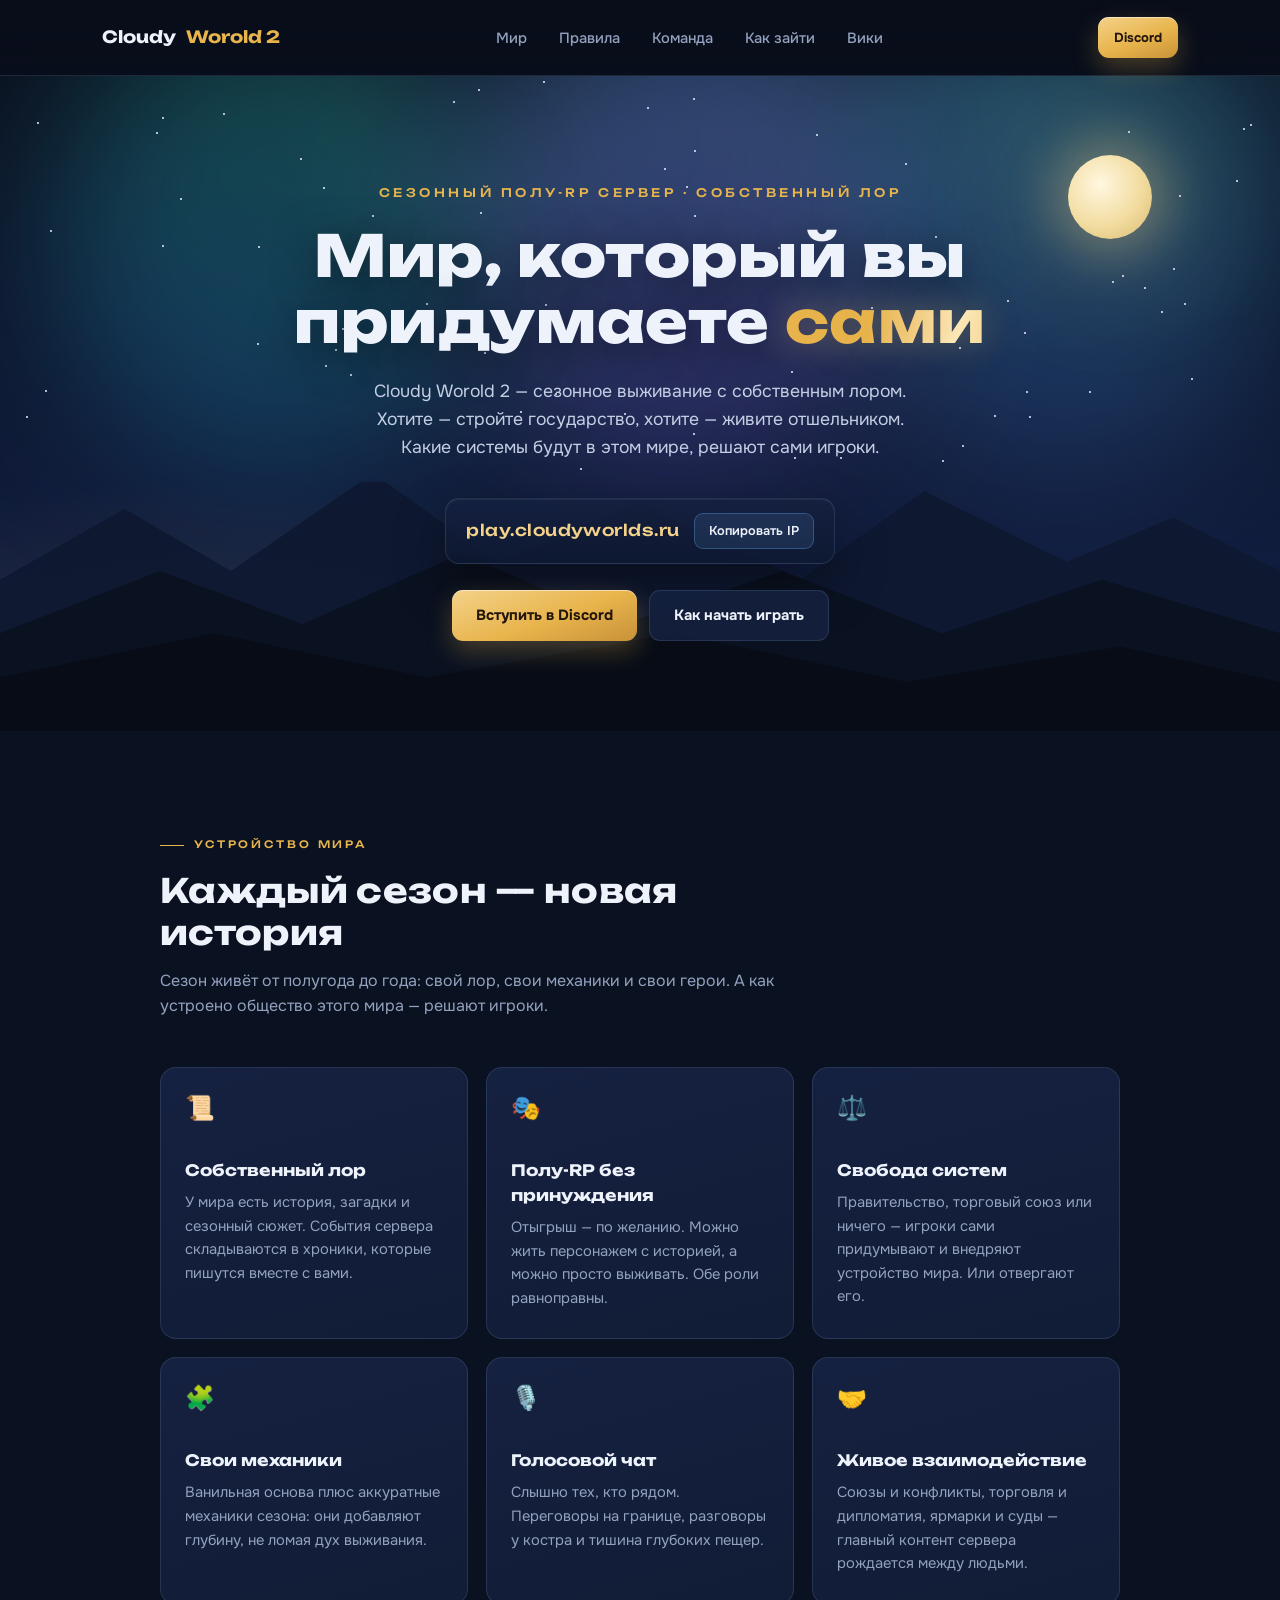
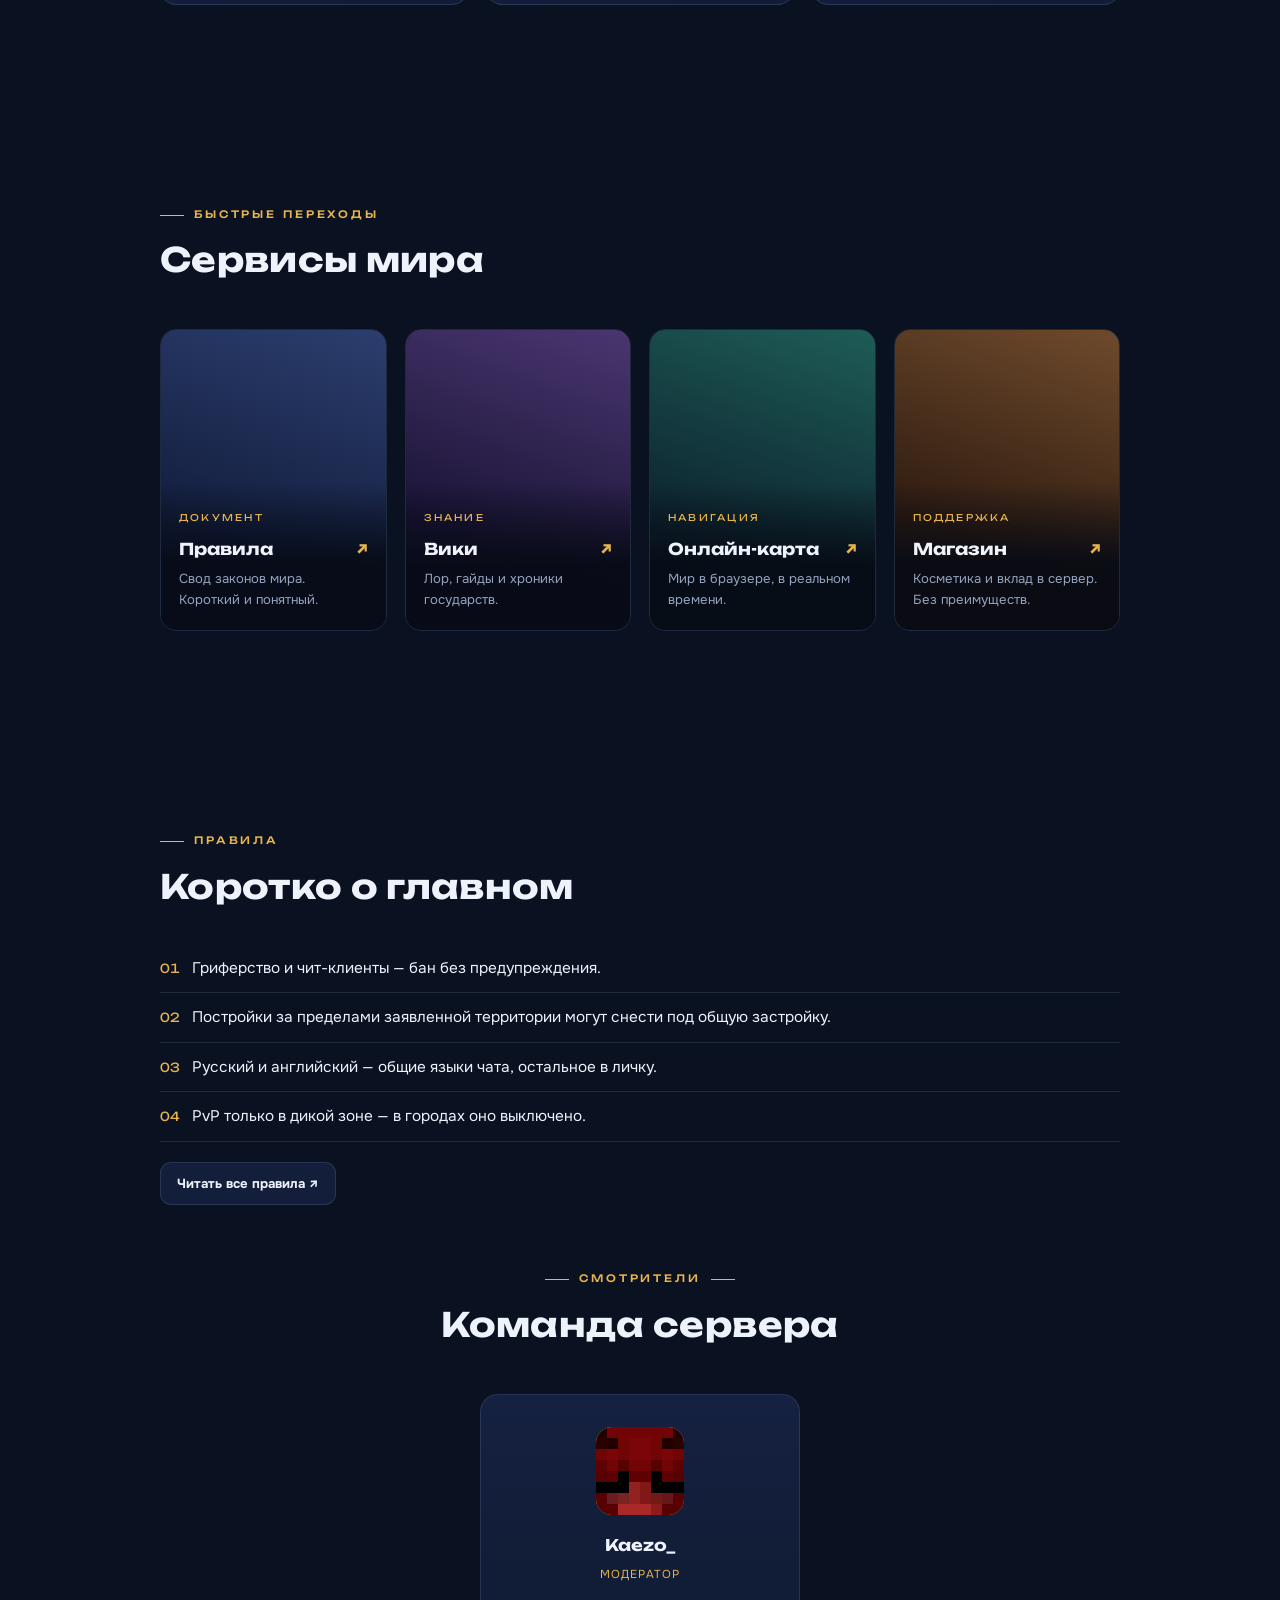
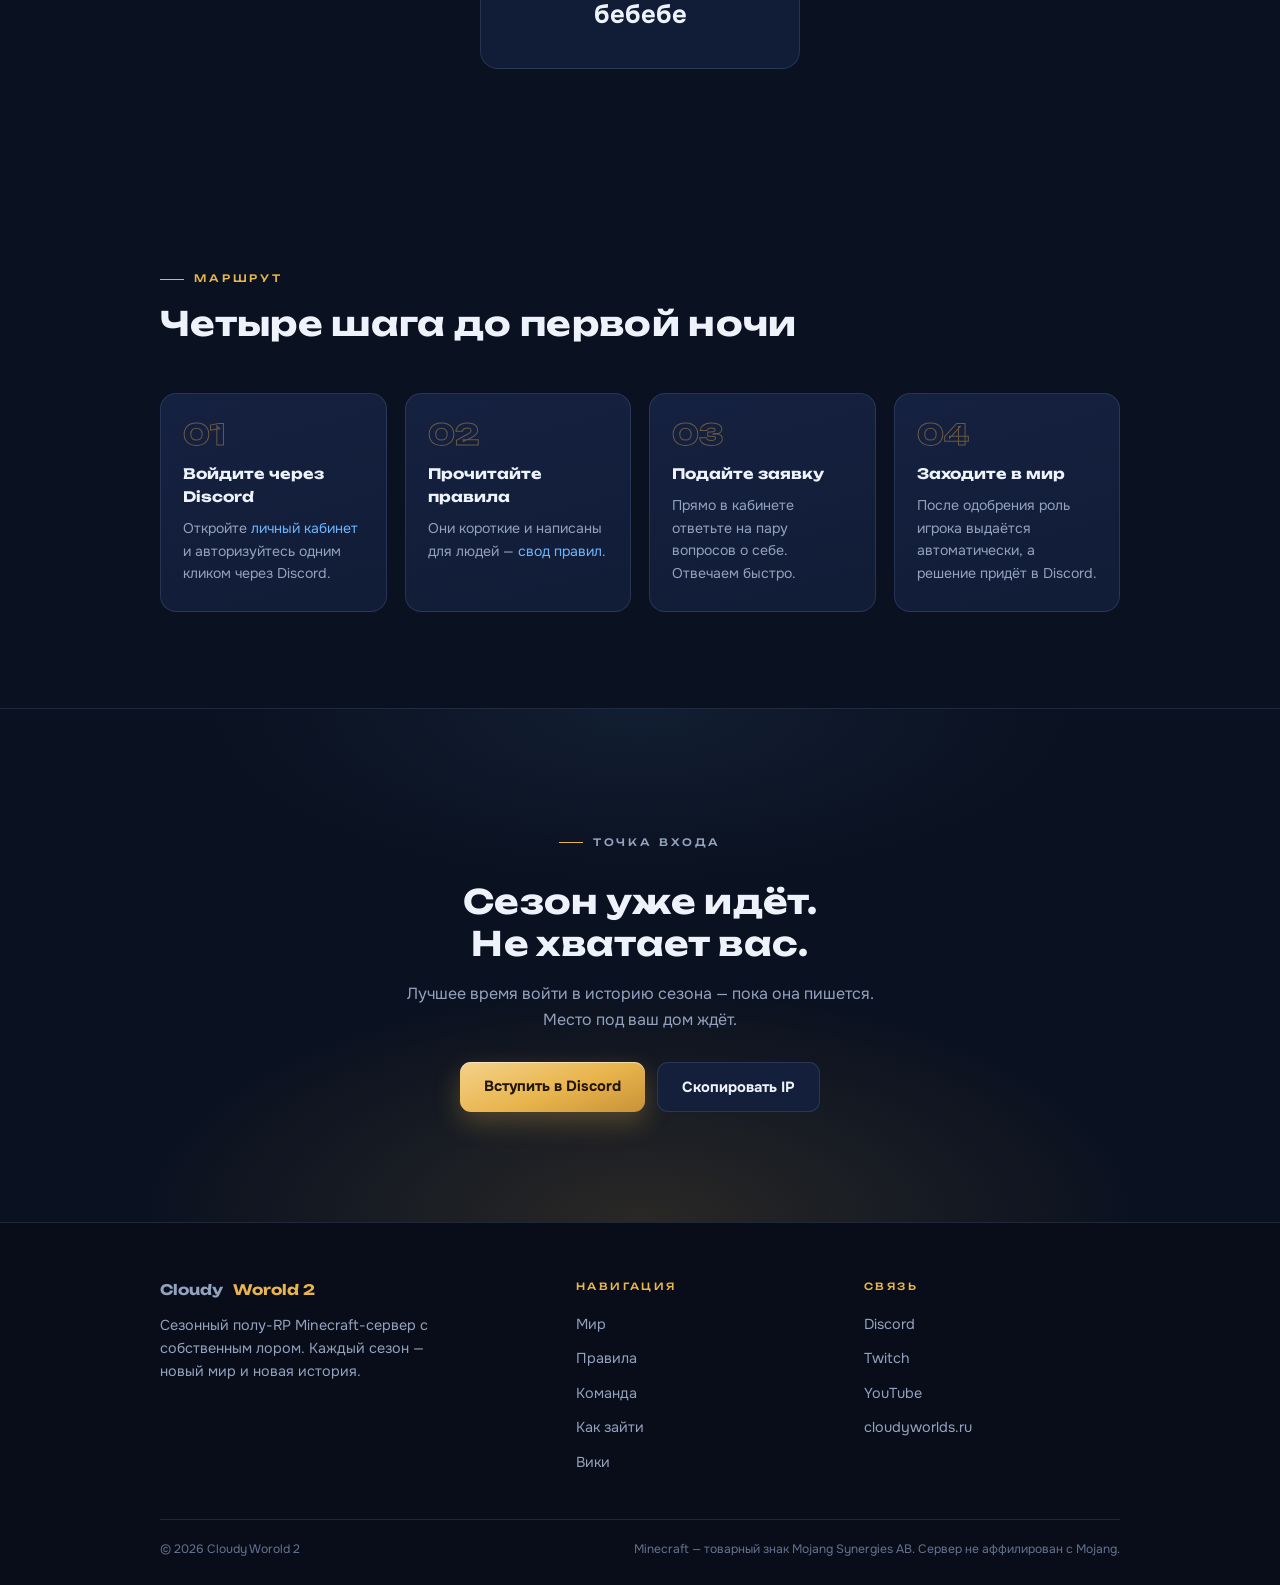
==== index.html @ 903a67d8 "Add wiki page (wiki.html): server info, FAQ, commands, plugins, mods list, brewing recipes, day-one " ====
<!doctype html>
<html lang="ru">
<head>
<meta charset="utf-8">
<meta name="viewport" content="width=device-width, initial-scale=1">
<title>Cloudy Worold 2 — сезонный полу-RP Minecraft-сервер</title>
<meta name="description" content="Cloudy Worold 2 — сезонный полу-RP Minecraft-сервер с собственным лором. Свобода игроков, голосовой чат и системы, которые сообщество придумывает само.">
<meta name="theme-color" content="#0A1120">
<link rel="icon" href="data:,">
<link rel="preconnect" href="https://fonts.googleapis.com">
<link rel="preconnect" href="https://fonts.gstatic.com" crossorigin>
<link href="https://fonts.googleapis.com/css2?family=Unbounded:wght@500;700;800&family=Onest:wght@400;500;600;700&family=JetBrains+Mono:wght@500&display=swap" rel="stylesheet">
<link rel="stylesheet" href="assets/base.css">
<style>
  /* ---------- hero ---------- */

  .hero{position:relative;overflow:hidden;padding:96px var(--pad) 90px;text-align:center}
  .scene{position:absolute;inset:0;z-index:0;
    background:
      radial-gradient(90% 70% at 70% 5%, rgba(108,182,255,.16), transparent 55%),
      radial-gradient(70% 55% at 15% 95%, rgba(232,180,76,.12), transparent 60%),
      linear-gradient(180deg,#0A1120 0%,#0D1730 45%,#14224A 100%);
  }
  .aurora{position:absolute;inset:0;z-index:0;overflow:hidden;pointer-events:none}
  .aurora i{position:absolute;top:-10%;height:70%;width:34%;border-radius:50%;
    filter:blur(70px);opacity:.3;mix-blend-mode:screen;animation:auroramove ease-in-out infinite alternate}
  .aurora i:nth-child(1){left:4%;background:linear-gradient(200deg,#2FD9A8,#1E7AC9);animation-duration:11s}
  .aurora i:nth-child(2){left:36%;background:linear-gradient(160deg,#6CB6FF,#7A4FD0);animation-duration:14s;animation-delay:-4s}
  .aurora i:nth-child(3){left:66%;background:linear-gradient(190deg,#39C6C0,#3E63C9);animation-duration:12s;animation-delay:-8s}
  @keyframes auroramove{from{transform:translateX(-4%) skewX(-8deg)}to{transform:translateX(4%) skewX(6deg) scaleY(1.15)}}
  .moon{position:absolute;top:12%;right:10%;width:clamp(50px,7vw,84px);aspect-ratio:1;border-radius:50%;z-index:1;
    background:radial-gradient(circle at 38% 35%,#FFF7E0,#F2DCA0 55%,#D8B970);
    box-shadow:0 0 50px 16px rgba(244,210,138,.32), 0 0 120px 50px rgba(244,210,138,.1);
    animation:moonfloat 9s ease-in-out infinite}
  @keyframes moonfloat{0%,100%{transform:translateY(0)}50%{transform:translateY(-10px)}}
  .stars{position:absolute;inset:0;z-index:0;pointer-events:none}
  .st{position:absolute;width:2px;height:2px;border-radius:50%;background:#EAF2FF;animation:twinkle ease-in-out infinite}
  @keyframes twinkle{0%,100%{opacity:.15}50%{opacity:.9}}
  .shoot{position:absolute;top:8%;left:-6%;width:120px;height:2px;z-index:0;pointer-events:none;
    background:linear-gradient(90deg,transparent,#EAF2FF);border-radius:2px;transform:rotate(16deg);
    opacity:0;animation:shoot 9s linear infinite}
  .shoot.s2{top:22%;animation-delay:4.5s;animation-duration:11s;width:90px}
  @keyframes shoot{
    0%,86%{opacity:0;transform:translateX(0) translateY(0) rotate(16deg)}
    88%{opacity:1}
    94%,100%{opacity:0;transform:translateX(60vw) translateY(18vw) rotate(16deg)}
  }
  .ridge{position:absolute;left:0;right:0;bottom:0;width:100%;height:38%;z-index:1;display:block}
  .hero-inner{position:relative;z-index:4;max-width:760px;margin:0 auto}
  .kicker{font-family:var(--display);font-weight:500;font-size:clamp(.6rem,1.2vw,.74rem);
    letter-spacing:.3em;color:var(--gold);text-transform:uppercase;margin-bottom:20px}
  .hero h1{font-family:var(--display);font-weight:800;letter-spacing:.01em;line-height:1.15;
    font-size:clamp(1.7rem,5.2vw,3.6rem);margin:0;text-shadow:0 8px 40px rgba(0,0,0,.5)}
  .hero h1 b{
    color:var(--gold);
    background:linear-gradient(100deg,var(--gold) 20%,#FFF0C8 40%,var(--gold) 60%);
    background-size:220% 100%;-webkit-background-clip:text;background-clip:text;color:transparent;
    animation:goldshimmer 5.5s ease-in-out infinite;
    text-shadow:0 0 34px rgba(232,180,76,.35);
  }
  @keyframes goldshimmer{0%,100%{background-position:0% 0}50%{background-position:100% 0}}
  .hero-sub{margin:22px auto 0;max-width:540px;color:#C4CFE4;font-size:clamp(.98rem,1.6vw,1.1rem)}
  .ipplate{
    margin:36px auto 0;width:fit-content;max-width:100%;display:flex;align-items:center;gap:14px;
    flex-wrap:wrap;justify-content:center;
    background:linear-gradient(180deg,rgba(21,33,64,.85),rgba(14,24,48,.85));
    border:1px solid var(--line);border-radius:14px;padding:14px 20px;backdrop-filter:blur(8px);
    box-shadow:0 20px 50px rgba(0,0,0,.4), inset 0 1px 0 rgba(255,255,255,.06);position:relative;
  }
  .ipplate code{font-family:var(--display);font-weight:500;font-size:clamp(.82rem,2vw,1rem);
    letter-spacing:.03em;color:var(--gold-soft)}
  .copy{font-family:var(--body);font-weight:600;font-size:.8rem;color:var(--text);
    background:rgba(108,182,255,.12);border:1px solid rgba(108,182,255,.3);border-radius:9px;
    padding:9px 14px;cursor:pointer;transition:background .2s}
  .copy:hover{background:rgba(108,182,255,.24)}
  .hero-cta{margin-top:26px;display:flex;gap:12px;justify-content:center;flex-wrap:wrap}

  .tiles{display:grid;grid-template-columns:repeat(4,1fr);gap:18px}
  @media (max-width:960px){.tiles{grid-template-columns:1fr 1fr}}
  @media (max-width:520px){.tiles{grid-template-columns:1fr}}
  .tile{position:relative;display:flex;flex-direction:column;justify-content:flex-end;
    aspect-ratio:3/4;border-radius:16px;overflow:hidden;text-decoration:none;
    border:1px solid var(--line);transition:transform .25s,border-color .25s,box-shadow .3s}
  .tile:hover{transform:translateY(-6px);border-color:var(--line-gold);box-shadow:0 24px 48px rgba(0,0,0,.45)}
  .tile .art{position:absolute;inset:0}
  .tile:nth-child(1) .art{background:linear-gradient(200deg,#2C3E6E,#131E3E 70%)}
  .tile:nth-child(2) .art{background:linear-gradient(200deg,#4A3670,#1A1436 70%)}
  .tile:nth-child(3) .art{background:linear-gradient(200deg,#1E5C56,#0D2530 70%)}
  .tile:nth-child(4) .art{background:linear-gradient(200deg,#6E4A2C,#2E1B10 70%)}
  .tile .body{position:relative;z-index:2;padding:20px 18px;
    background:linear-gradient(transparent,rgba(6,10,20,.9) 55%)}
  .tile .idx{font-family:var(--display);font-size:.58rem;letter-spacing:.24em;color:var(--gold);text-transform:uppercase}
  .tile h3{font-family:var(--display);font-weight:700;font-size:1.02rem;margin:8px 0 6px;
    display:flex;align-items:center;justify-content:space-between;gap:8px}
  .tile h3 span{font-size:.95rem;color:var(--gold);transition:transform .25s}
  .tile:hover h3 span{transform:translate(3px,-3px)}
  .tile p{font-size:.82rem;color:var(--sub);margin:0}

  .feats{display:grid;grid-template-columns:repeat(3,1fr);gap:18px}
  @media (max-width:960px){.feats{grid-template-columns:1fr 1fr}}
  @media (max-width:620px){.feats{grid-template-columns:1fr}}
  .feat{position:relative;background:linear-gradient(165deg,var(--panel2),var(--panel));
    border:1px solid var(--line);border-radius:16px;padding:28px 24px;overflow:hidden;
    transition:transform .25s,border-color .25s,box-shadow .3s}
  .feat:hover{transform:translateY(-5px);border-color:var(--line-gold);box-shadow:0 20px 44px rgba(0,0,0,.4)}
  .feat .fi{width:44px;height:44px;margin-bottom:18px;font-size:1.5rem;line-height:1}
  .feat h3{font-family:var(--display);font-weight:700;font-size:.98rem;margin:0 0 8px}
  .feat p{color:var(--sub);font-size:.92rem;margin:0}

  .rules{list-style:none;margin:0;padding:0;display:flex;flex-direction:column;gap:12px}
  .rules li{display:flex;gap:12px;align-items:baseline;border-bottom:1px solid var(--line);
    padding-bottom:12px;font-size:.96rem}
  .rules .no{font-family:var(--display);color:var(--gold);font-size:.78rem}

  .crew{display:flex;justify-content:center;gap:14px;flex-wrap:wrap}
  .member{position:relative;text-align:center;display:flex;flex-direction:column;align-items:center;
    background:linear-gradient(180deg,var(--panel2),var(--panel) 70%);
    border:1px solid var(--line);border-radius:18px;padding:32px 40px;transition:border-color .25s,transform .25s;
    width:min(320px,100%);margin:0 auto}
  .member:hover{transform:translateY(-3px);border-color:var(--line-gold)}
  .avatar{flex:none;width:88px;height:88px;border-radius:16px;display:flex;align-items:center;justify-content:center;
    font-family:var(--display);font-weight:700;font-size:1.8rem;color:#22160a;margin-bottom:18px;
    background:linear-gradient(160deg,var(--gold-soft),var(--gold))}
  .member h3{font-family:var(--display);font-weight:700;font-size:1rem;margin:0}
  .member .role{display:block;font-size:.72rem;letter-spacing:.1em;text-transform:uppercase;
    color:var(--gold);margin:8px 0 10px}
  .member p{font-size:.82rem;color:var(--sub);margin:0}

  .path{display:grid;grid-template-columns:repeat(4,1fr);gap:18px;counter-reset:s}
  @media (max-width:960px){.path{grid-template-columns:1fr 1fr}}
  @media (max-width:560px){.path{grid-template-columns:1fr}}
  .pstep{position:relative;background:linear-gradient(165deg,var(--panel2),var(--panel));
    border:1px solid var(--line);border-radius:16px;padding:26px 22px;transition:border-color .25s,transform .25s}
  .pstep:hover{border-color:var(--line-gold);transform:translateY(-4px)}
  .pstep::before{counter-increment:s;content:'0' counter(s);font-family:var(--display);font-weight:800;
    font-size:1.8rem;line-height:1;color:transparent;-webkit-text-stroke:1px var(--line-gold);display:block;margin-bottom:14px}
  .pstep h3{font-family:var(--display);font-weight:700;font-size:.9rem;margin:0 0 8px}
  .pstep p{color:var(--sub);font-size:.88rem;margin:0}
  .pstep a{color:var(--sky);text-decoration:none}
  .pstep a:hover{text-decoration:underline}

  .final{position:relative;text-align:center;padding:110px var(--pad);overflow:hidden;border-top:1px solid var(--line)}
  .final::before{content:'';position:absolute;inset:0;
    background:radial-gradient(60% 70% at 50% 100%, rgba(232,180,76,.14), transparent 65%),
               radial-gradient(50% 50% at 50% 0%, rgba(108,182,255,.08), transparent 70%)}
  .final .wrap{position:relative}
  .final h2{max-width:20ch;margin:0 auto}
  .final p{color:var(--sub);margin:16px auto 30px;max-width:46ch}
  .final .row{display:flex;gap:12px;justify-content:center;flex-wrap:wrap}
</style>
</head>
<body>

<header>
  <a class="logo" href="#top">Cloudy <b>Worold 2</b></a>
  <nav><ul class="nav">
    <li><a href="#world">Мир</a></li>
    <li><a href="#rules">Правила</a></li>
    <li><a href="#crew">Команда</a></li>
    <li><a href="#join">Как зайти</a></li>
    <li><a href="wiki.html">Вики</a></li>
  </ul></nav>
  <a class="btn small" href="https://discord.gg/DKUdvZEhP" target="_blank" rel="noopener">Discord</a>
</header>

<main id="top">
  <section class="hero" id="hero">
    <div class="scene" aria-hidden="true">
      <div class="aurora"><i></i><i></i><i></i></div>
      <div class="stars" id="stars"></div>
      <span class="shoot"></span><span class="shoot s2"></span>
      <div class="moon"></div>
      <svg class="ridge" viewBox="0 0 1440 380" preserveAspectRatio="xMidYMax slice" aria-hidden="true">
        <path fill="#0E1830" opacity=".9" d="M0 380 V210 L140 130 L260 200 L420 90 L560 190 L720 120 L900 210 L1040 110 L1200 190 L1320 140 L1440 200 V380 Z"/>
        <path fill="#0A1120" d="M0 380 V270 L180 200 L340 260 L520 180 L700 260 L880 200 L1060 270 L1240 210 L1440 270 V380 Z"/>
        <path fill="#070C16" d="M0 380 V320 L240 270 L480 320 L760 270 L1020 325 L1260 285 L1440 325 V380 Z"/>
      </svg>
    </div>
    <div class="hero-inner">
      <p class="kicker">Сезонный полу-RP сервер · собственный лор</p>
      <h1>Мир, который вы<br>придумаете <b>сами</b></h1>
      <p class="hero-sub">Cloudy Worold 2 &mdash; сезонное выживание с собственным лором. Хотите &mdash; стройте государство, хотите &mdash; живите отшельником. Какие системы будут в этом мире, решают сами игроки.</p>
      <div class="ipplate">
        <code id="ipText">play.cloudyworlds.ru</code>
        <button class="copy" id="copyBtn">Копировать IP</button>
      </div>
      <div class="hero-cta">
        <a class="btn" href="https://discord.gg/DKUdvZEhP" target="_blank" rel="noopener">Вступить в Discord</a>
        <a class="btn dark" href="#join">Как начать играть</a>
      </div>
    </div>
  </section>

  <section id="world">
    <div class="wrap">
      <div class="sec-head">
        <p class="tag">Устройство мира</p>
        <h2>Каждый сезон &mdash; новая история</h2>
        <p class="sec-sub">Сезон живёт от полугода до года: свой лор, свои механики и свои герои. А как устроено общество этого мира &mdash; решают игроки.</p>
      </div>
      <div class="feats">
        <article class="feat"><div class="fi">📜</div><h3>Собственный лор</h3><p>У мира есть история, загадки и сезонный сюжет. События сервера складываются в хроники, которые пишутся вместе с вами.</p></article>
        <article class="feat"><div class="fi">🎭</div><h3>Полу-RP без принуждения</h3><p>Отыгрыш &mdash; по желанию. Можно жить персонажем с историей, а можно просто выживать. Обе роли равноправны.</p></article>
        <article class="feat"><div class="fi">⚖️</div><h3>Свобода систем</h3><p>Правительство, торговый союз или ничего &mdash; игроки сами придумывают и внедряют устройство мира. Или отвергают его.</p></article>
        <article class="feat"><div class="fi">🧩</div><h3>Свои механики</h3><p>Ванильная основа плюс аккуратные механики сезона: они добавляют глубину, не ломая дух выживания.</p></article>
        <article class="feat"><div class="fi">🎙️</div><h3>Голосовой чат</h3><p>Слышно тех, кто рядом. Переговоры на границе, разговоры у костра и тишина глубоких пещер.</p></article>
        <article class="feat"><div class="fi">🤝</div><h3>Живое взаимодействие</h3><p>Союзы и конфликты, торговля и дипломатия, ярмарки и суды &mdash; главный контент сервера рождается между людьми.</p></article>
      </div>
    </div>
  </section>

  <section id="services">
    <div class="wrap">
      <div class="sec-head">
        <p class="tag">Быстрые переходы</p>
        <h2>Сервисы мира</h2>
      </div>
      <div class="tiles">
        <a class="tile" href="rules.html">
          <span class="art"></span>
          <span class="body"><span class="idx">Документ</span><h3>Правила <span>&#8599;</span></h3><p>Свод законов мира. Короткий и понятный.</p></span>
        </a>
        <a class="tile" href="wiki.html">
          <span class="art"></span>
          <span class="body"><span class="idx">Знание</span><h3>Вики <span>&#8599;</span></h3><p>Лор, гайды и хроники государств.</p></span>
        </a>
        <a class="tile" href="https://cloudyworlds.ru/map" target="_blank" rel="noopener">
          <span class="art"></span>
          <span class="body"><span class="idx">Навигация</span><h3>Онлайн-карта <span>&#8599;</span></h3><p>Мир в браузере, в реальном времени.</p></span>
        </a>
        <a class="tile" href="https://cloudyworlds.ru/store" target="_blank" rel="noopener">
          <span class="art"></span>
          <span class="body"><span class="idx">Поддержка</span><h3>Магазин <span>&#8599;</span></h3><p>Косметика и вклад в сервер. Без преимуществ.</p></span>
        </a>
      </div>
    </div>
  </section>

  <section id="rules">
    <div class="wrap">
      <div class="sec-head">
        <p class="tag">Правила</p>
        <h2>Коротко о главном</h2>
      </div>
      <ul class="rules">
        <li><span class="no mono">01</span><span>Гриферство и чит-клиенты &mdash; бан без предупреждения.</span></li>
        <li><span class="no mono">02</span><span>Постройки за пределами заявленной территории могут снести под общую застройку.</span></li>
        <li><span class="no mono">03</span><span>Русский и английский &mdash; общие языки чата, остальное в личку.</span></li>
        <li><span class="no mono">04</span><span>PvP только в дикой зоне &mdash; в городах оно выключено.</span></li>
      </ul>
      <a class="btn dark small" href="rules.html" style="margin-top:20px">Читать все правила &#8599;</a>

      <div class="sec-head center" id="crew" style="margin-top:56px">
        <p class="tag">Смотрители</p>
        <h2>Команда сервера</h2>
      </div>
      <div class="crew">
        <article class="member"><div class="avatar"><img src="art/kaezo.png" alt="" style="width:100%;height:100%;object-fit:cover;border-radius:inherit;image-rendering:pixelated"></div><div><h3>Kaezo_</h3><span class="role">Модератор</span><p style="font-size:1.6rem;font-weight:700;color:var(--text)">бебебе</p></div></article>
      </div>
    </div>
  </section>

  <section id="join">
    <div class="wrap">
      <div class="sec-head">
        <p class="tag">Маршрут</p>
        <h2>Четыре шага до первой ночи</h2>
      </div>
      <div class="path">
        <div class="pstep"><h3>Войдите через Discord</h3><p>Откройте <a href="https://cloudyworlds.ru/account.html">личный кабинет</a> и авторизуйтесь одним кликом через Discord.</p></div>
        <div class="pstep"><h3>Прочитайте правила</h3><p>Они короткие и написаны для людей &mdash; <a href="rules.html">свод правил</a>.</p></div>
        <div class="pstep"><h3>Подайте заявку</h3><p>Прямо в кабинете ответьте на пару вопросов о себе. Отвечаем быстро.</p></div>
        <div class="pstep"><h3>Заходите в мир</h3><p>После одобрения роль игрока выдаётся автоматически, а решение придёт в Discord.</p></div>
      </div>
    </div>
  </section>

  <div class="final">
    <div class="wrap">
      <p class="tag" style="justify-content:center">Точка входа</p>
      <h2>Сезон уже идёт.<br>Не хватает вас.</h2>
      <p>Лучшее время войти в историю сезона &mdash; пока она пишется. Место под ваш дом ждёт.</p>
      <div class="row">
        <a class="btn" href="https://discord.gg/DKUdvZEhP" target="_blank" rel="noopener">Вступить в Discord</a>
        <button class="btn dark" id="copyBtn2">Скопировать IP</button>
      </div>
    </div>
  </div>
</main>

<footer>
  <div class="foot">
    <div class="about">
      <a class="logo" href="#top">Cloudy <b>Worold 2</b></a>
      <p>Сезонный полу-RP Minecraft-сервер с собственным лором. Каждый сезон &mdash; новый мир и новая история.</p>
    </div>
    <div>
      <h4>Навигация</h4>
      <ul>
        <li><a href="#world">Мир</a></li>
        <li><a href="#rules">Правила</a></li>
        <li><a href="#crew">Команда</a></li>
        <li><a href="#join">Как зайти</a></li>
    <li><a href="wiki.html">Вики</a></li>
      </ul>
    </div>
    <div>
      <h4>Связь</h4>
      <ul>
        <li><a href="https://discord.gg/DKUdvZEhP" target="_blank" rel="noopener">Discord</a></li>
        <li><a href="https://www.twitch.tv/subertoples" target="_blank" rel="noopener">Twitch</a></li>
        <li><a href="https://www.youtube.com/@thedavka8776" target="_blank" rel="noopener">YouTube</a></li>
        <li><a href="https://cloudyworlds.ru/" target="_blank" rel="noopener">cloudyworlds.ru</a></li>
      </ul>
    </div>
  </div>
  <div class="foot-bottom">
    <span>&copy; <span id="yr"></span> Cloudy Worold 2</span>
    <span>Minecraft &mdash; товарный знак Mojang Synergies AB. Сервер не аффилирован с Mojang.</span>
  </div>
</footer>

<script>
(function () {
  document.getElementById('yr').textContent = new Date().getFullYear();

  var starsWrap = document.getElementById('stars');
  var reduceMotion = window.matchMedia('(prefers-reduced-motion: reduce)').matches;
  for (var i = 0; i < 70; i++) {
    var s = document.createElement('span');
    s.className = 'st';
    s.style.left = (Math.random() * 100) + '%';
    s.style.top = (Math.random() * 60) + '%';
    s.style.animationDuration = (2 + Math.random() * 3) + 's';
    s.style.animationDelay = (Math.random() * 3) + 's';
    starsWrap.appendChild(s);
  }
  if (reduceMotion) {
    document.querySelectorAll('.st').forEach(function (s) { s.style.opacity = '0.6'; });
  }

  function copyIp() {
    var text = document.getElementById('ipText').textContent.trim();
    if (navigator.clipboard && navigator.clipboard.writeText) {
      navigator.clipboard.writeText(text).catch(function () {});
    }
  }
  function flash(btn) {
    var old = btn.textContent;
    btn.textContent = 'Скопировано';
    setTimeout(function () { btn.textContent = old; }, 1400);
  }
  document.getElementById('copyBtn').addEventListener('click', function () {
    copyIp(); flash(this);
  });
  document.getElementById('copyBtn2').addEventListener('click', function () {
    copyIp(); flash(this);
  });
})();
</script>
</body>
</html>
---- assets/base.css ----
:root{
  --bg:#0A1120;
  --bg2:#0E1830;
  --panel:#111C36;
  --panel2:#152140;
  --line:rgba(150,175,220,.16);
  --line-gold:rgba(232,180,76,.4);
  --text:#EDF2FB;
  --sub:#93A2BE;
  --gold:#E8B44C;
  --gold-soft:#F4D28A;
  --sky:#6CB6FF;
  --danger:#E0684F;
  --display:'Unbounded',sans-serif;
  --body:'Onest',sans-serif;
  --pad:clamp(20px,8vw,140px);
}
*{box-sizing:border-box}
html{scroll-behavior:smooth}
body{
  margin:0;background:var(--bg);color:var(--text);font-family:var(--body);
  line-height:1.6;-webkit-font-smoothing:antialiased;overflow-x:hidden;
}
a{color:inherit}
img{max-width:100%}
::selection{background:var(--gold);color:#22160a}
a:focus-visible,button:focus-visible,input:focus-visible{outline:2px solid var(--gold);outline-offset:3px}
.mono{font-family:'JetBrains Mono',ui-monospace,monospace;font-variant-numeric:tabular-nums}
.wrap{max-width:960px;margin:0 auto}

/* ---------- header ---------- */

header{
  position:sticky;top:0;z-index:100;height:76px;
  display:flex;align-items:center;justify-content:space-between;gap:18px;
  padding:0 var(--pad);
  background:linear-gradient(180deg,rgba(8,13,25,.92),rgba(8,13,25,.7));
  backdrop-filter:blur(14px);border-bottom:1px solid var(--line);
}
.logo{display:flex;align-items:center;gap:10px;text-decoration:none;
  font-family:var(--display);font-weight:700;font-size:1.05rem}
.logo b{color:var(--gold)}
.nav{display:flex;list-style:none;gap:4px;margin:0;padding:0}
.nav a{text-decoration:none;color:var(--sub);font-weight:500;font-size:.92rem;
  padding:9px 14px;border-radius:9px;transition:color .2s,background .2s}
.nav a:hover{color:var(--text);background:rgba(108,182,255,.08)}
@media (max-width:860px){ .nav{display:none} }

.btn{
  position:relative;display:inline-flex;align-items:center;justify-content:center;gap:8px;
  font-family:var(--body);font-weight:700;font-size:.92rem;
  padding:13px 24px;border-radius:11px;border:none;cursor:pointer;text-decoration:none;
  color:#22160a;background:linear-gradient(160deg,var(--gold-soft),var(--gold) 55%,#C89238);
  box-shadow:0 10px 26px rgba(232,180,76,.28), inset 0 1px 0 rgba(255,255,255,.5);
  transition:transform .18s,box-shadow .25s;overflow:hidden;white-space:nowrap;
}
.btn:hover{transform:translateY(-2px);box-shadow:0 14px 34px rgba(232,180,76,.4), inset 0 1px 0 rgba(255,255,255,.5)}
.btn.dark{color:var(--text);background:rgba(21,33,64,.85);border:1px solid var(--line);box-shadow:none}
.btn.dark:hover{border-color:var(--line-gold);background:rgba(26,40,76,.95);transform:translateY(-2px)}
.btn.small{padding:10px 16px;font-size:.82rem}

/* ---------- generic sections ---------- */

section{position:relative;padding:96px var(--pad)}
.sec-head{max-width:680px;margin-bottom:48px}
.sec-head.center{margin-inline:auto;text-align:center}
.tag{display:inline-flex;align-items:center;gap:10px;font-family:var(--display);font-weight:500;
  font-size:.64rem;letter-spacing:.28em;text-transform:uppercase;color:var(--gold);margin-bottom:16px}
.tag::before{content:'';width:24px;height:1px;background:var(--gold)}
.sec-head.center .tag::after{content:'';width:24px;height:1px;background:var(--gold)}
h2{font-family:var(--display);font-weight:700;letter-spacing:.01em;line-height:1.25;
  font-size:clamp(1.35rem,3vw,2.1rem);margin:0}
.sec-sub{margin-top:14px;color:var(--sub);font-size:1rem;max-width:56ch}
.sec-head.center .sec-sub{margin-inline:auto}

/* ---------- footer ---------- */

footer{border-top:1px solid var(--line);background:#080D19;padding:56px var(--pad) 0}
.foot{max-width:960px;margin:0 auto;display:grid;grid-template-columns:1.5fr 1fr 1fr;gap:32px}
@media (max-width:760px){.foot{grid-template-columns:1fr 1fr}}
@media (max-width:480px){.foot{grid-template-columns:1fr}}
.foot .about p{color:var(--sub);font-size:.9rem;max-width:300px;margin-top:12px}
.foot h4{font-family:var(--display);font-weight:500;font-size:.62rem;letter-spacing:.24em;
  text-transform:uppercase;color:var(--gold);margin:0 0 16px}
.foot ul{list-style:none;display:grid;gap:9px;margin:0;padding:0}
.foot a{text-decoration:none;font-size:.9rem;color:var(--sub);transition:color .2s}
.foot a:hover{color:var(--text)}
.foot-bottom{max-width:960px;margin:44px auto 0;border-top:1px solid var(--line);
  padding:20px 0 26px;display:flex;justify-content:space-between;gap:12px;flex-wrap:wrap;
  font-size:.76rem;color:#66738F}

@media (prefers-reduced-motion: reduce){
  *{animation-duration:.01ms !important;animation-iteration-count:1 !important}
}
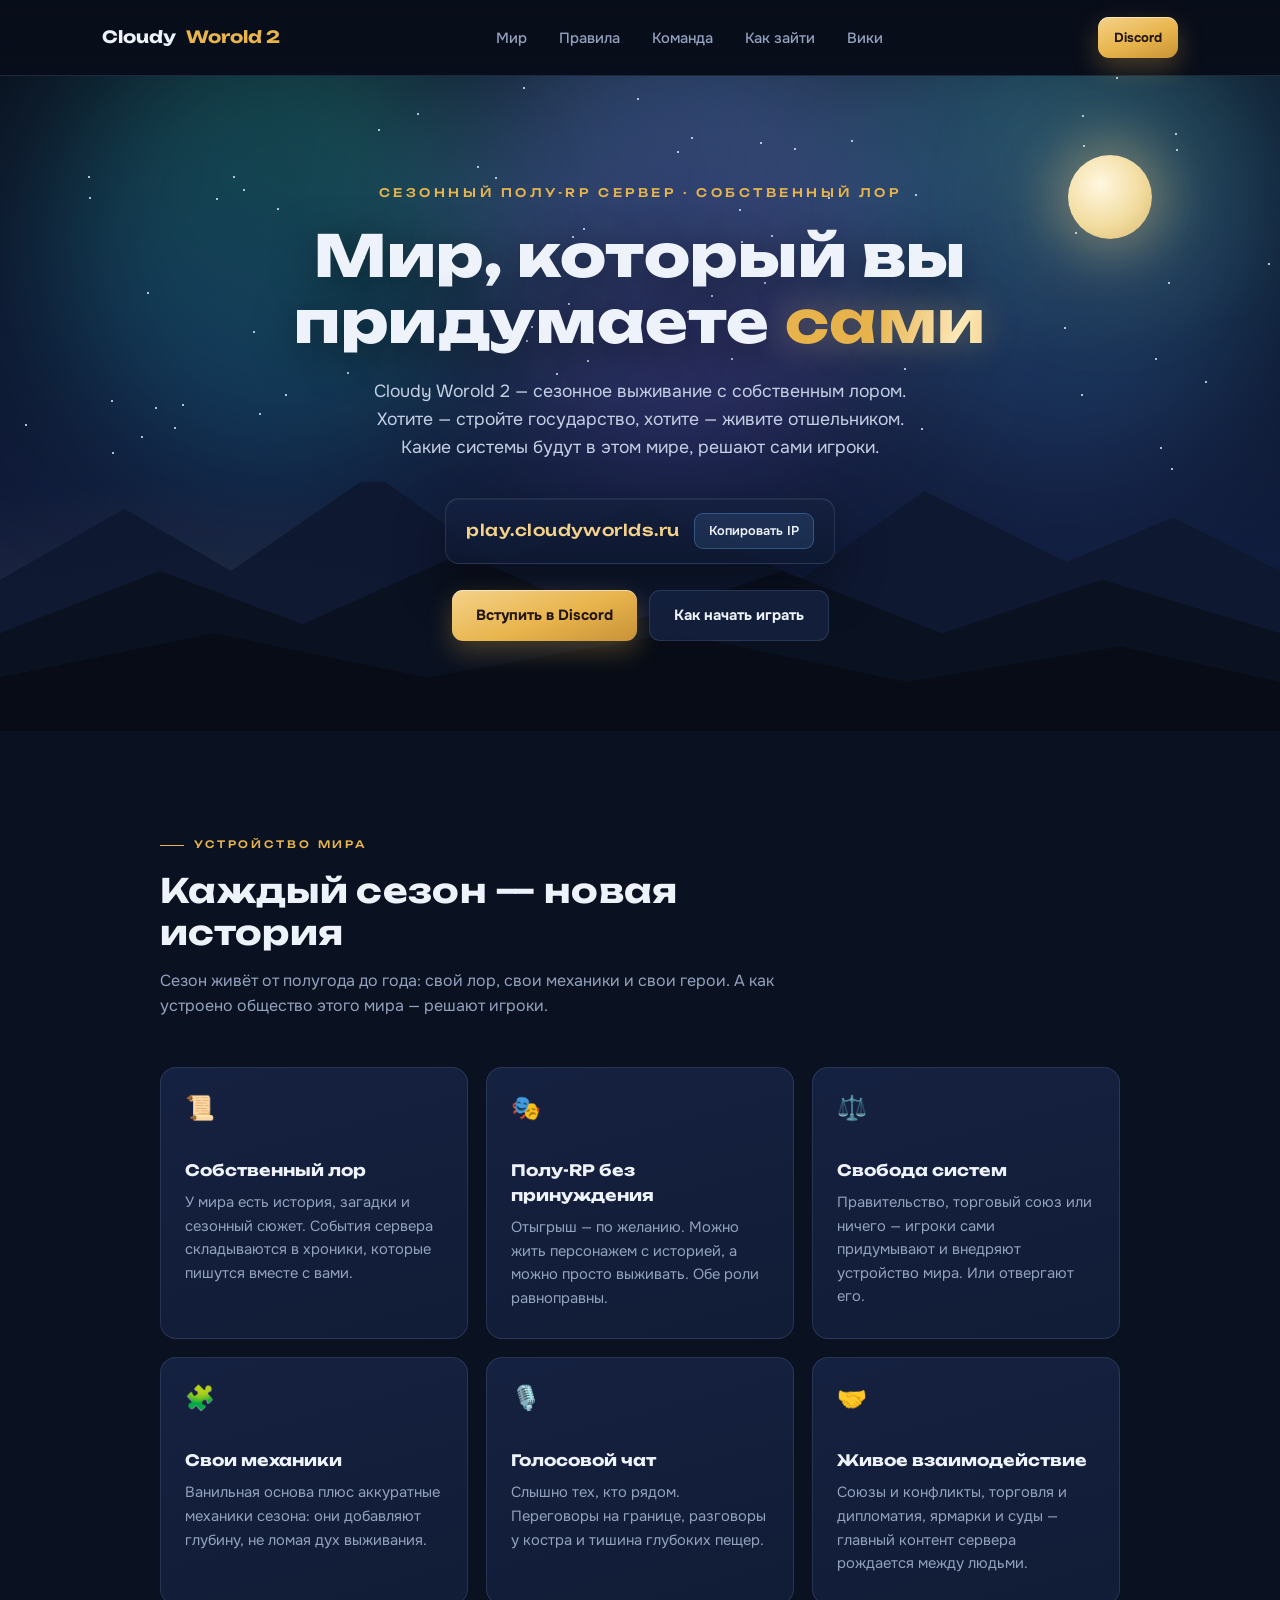
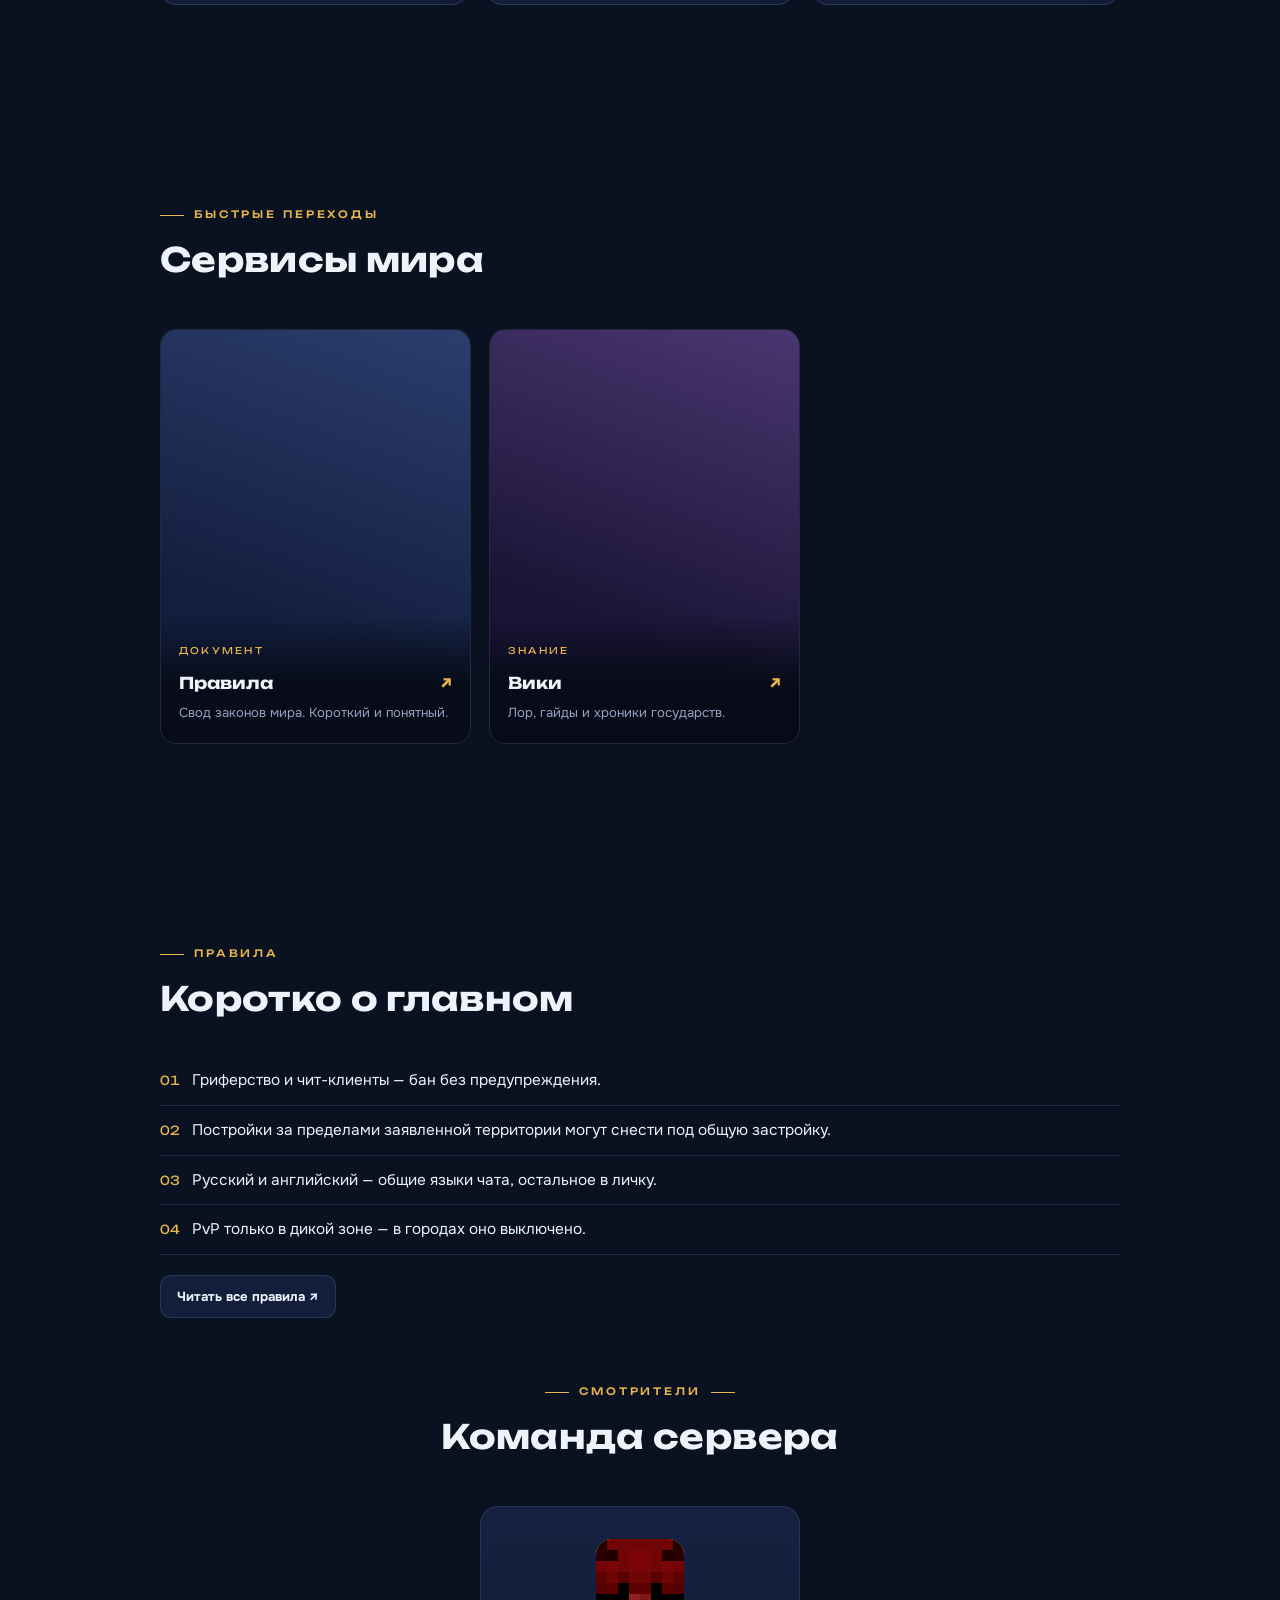
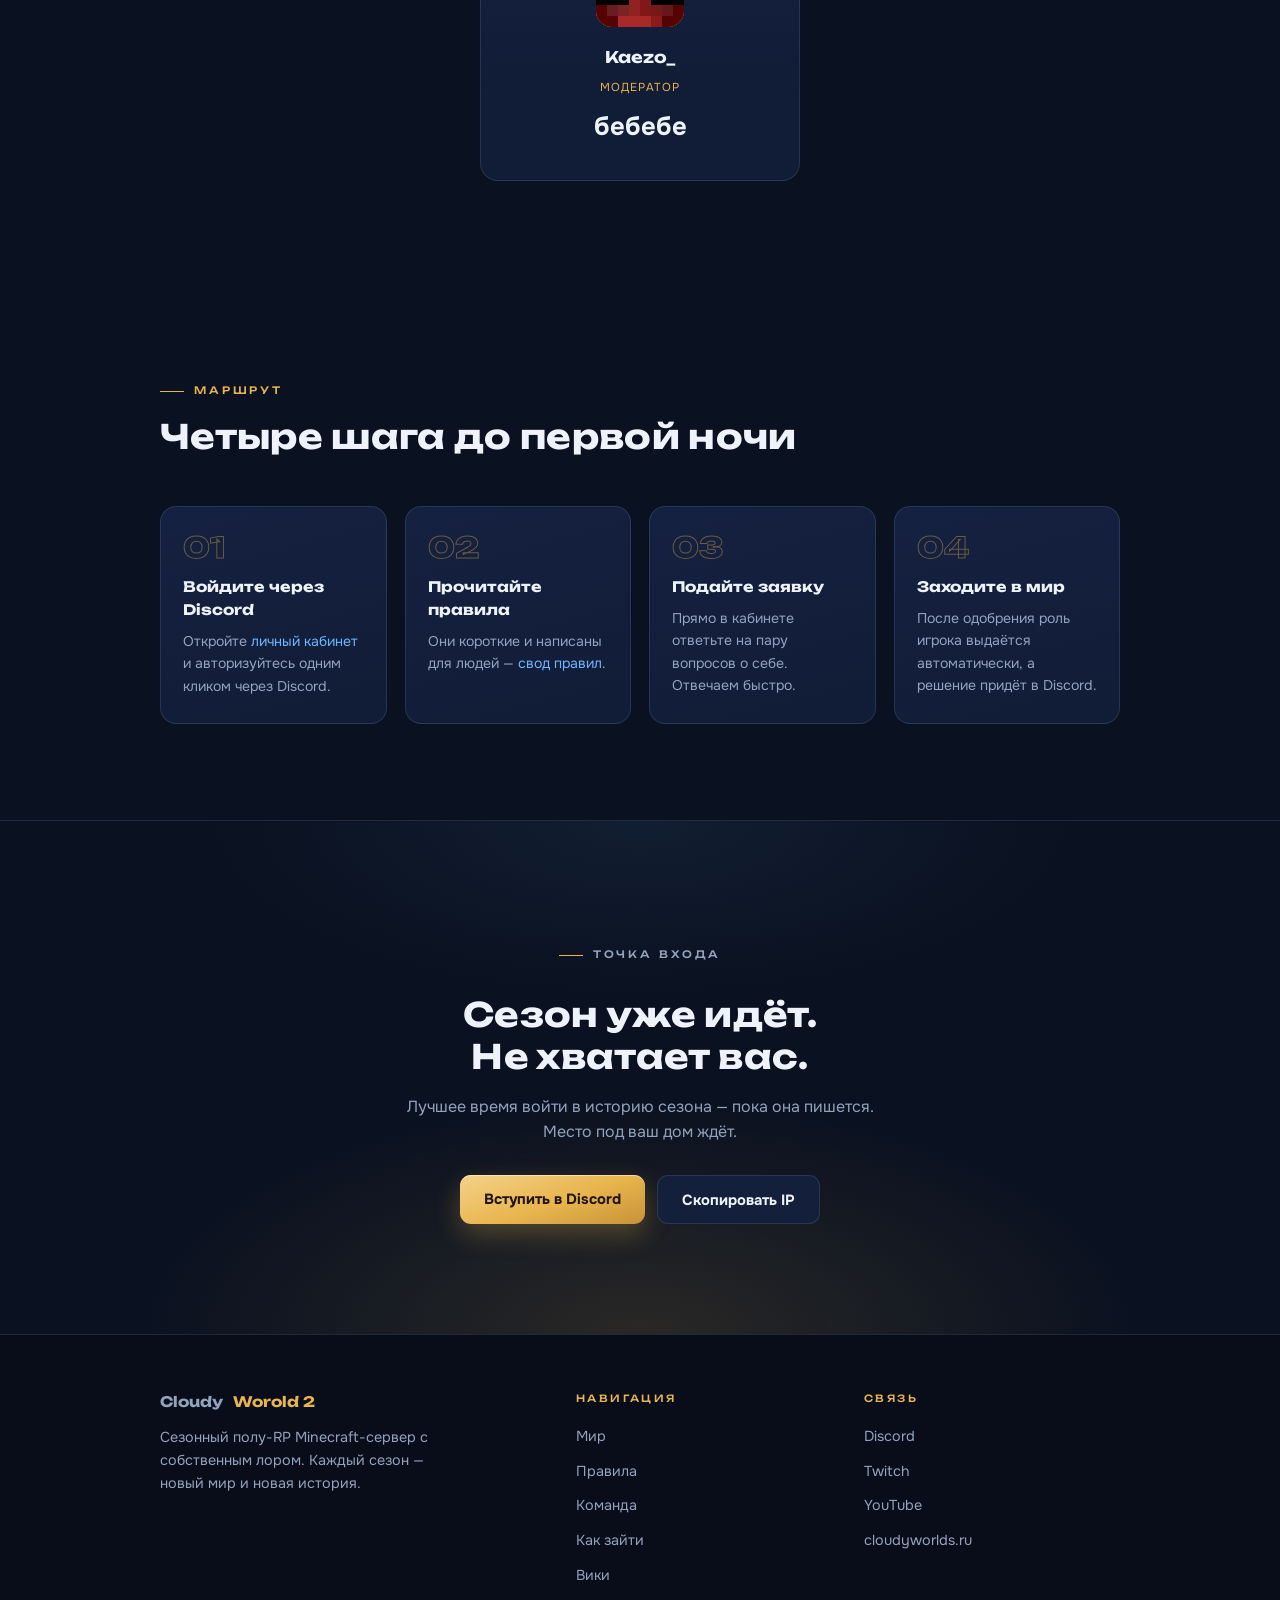
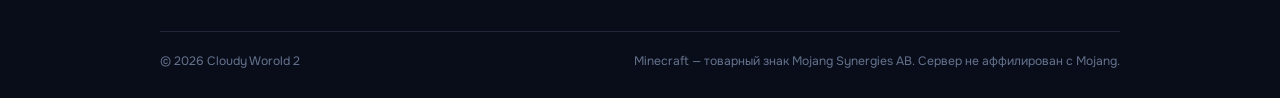
==== commit 9483887c: "Remove shop and online-map tiles from services section" ====
--- a/index.html
+++ b/index.html
@@ -75,8 +75,7 @@
   .copy:hover{background:rgba(108,182,255,.24)}
   .hero-cta{margin-top:26px;display:flex;gap:12px;justify-content:center;flex-wrap:wrap}
 
-  .tiles{display:grid;grid-template-columns:repeat(4,1fr);gap:18px}
-  @media (max-width:960px){.tiles{grid-template-columns:1fr 1fr}}
+  .tiles{display:grid;grid-template-columns:1fr 1fr;gap:18px;max-width:640px}
   @media (max-width:520px){.tiles{grid-template-columns:1fr}}
   .tile{position:relative;display:flex;flex-direction:column;justify-content:flex-end;
     aspect-ratio:3/4;border-radius:16px;overflow:hidden;text-decoration:none;
@@ -224,14 +223,6 @@
           <span class="art"></span>
           <span class="body"><span class="idx">Знание</span><h3>Вики <span>&#8599;</span></h3><p>Лор, гайды и хроники государств.</p></span>
         </a>
-        <a class="tile" href="https://cloudyworlds.ru/map" target="_blank" rel="noopener">
-          <span class="art"></span>
-          <span class="body"><span class="idx">Навигация</span><h3>Онлайн-карта <span>&#8599;</span></h3><p>Мир в браузере, в реальном времени.</p></span>
-        </a>
-        <a class="tile" href="https://cloudyworlds.ru/store" target="_blank" rel="noopener">
-          <span class="art"></span>
-          <span class="body"><span class="idx">Поддержка</span><h3>Магазин <span>&#8599;</span></h3><p>Косметика и вклад в сервер. Без преимуществ.</p></span>
-        </a>
       </div>
     </div>
   </section>
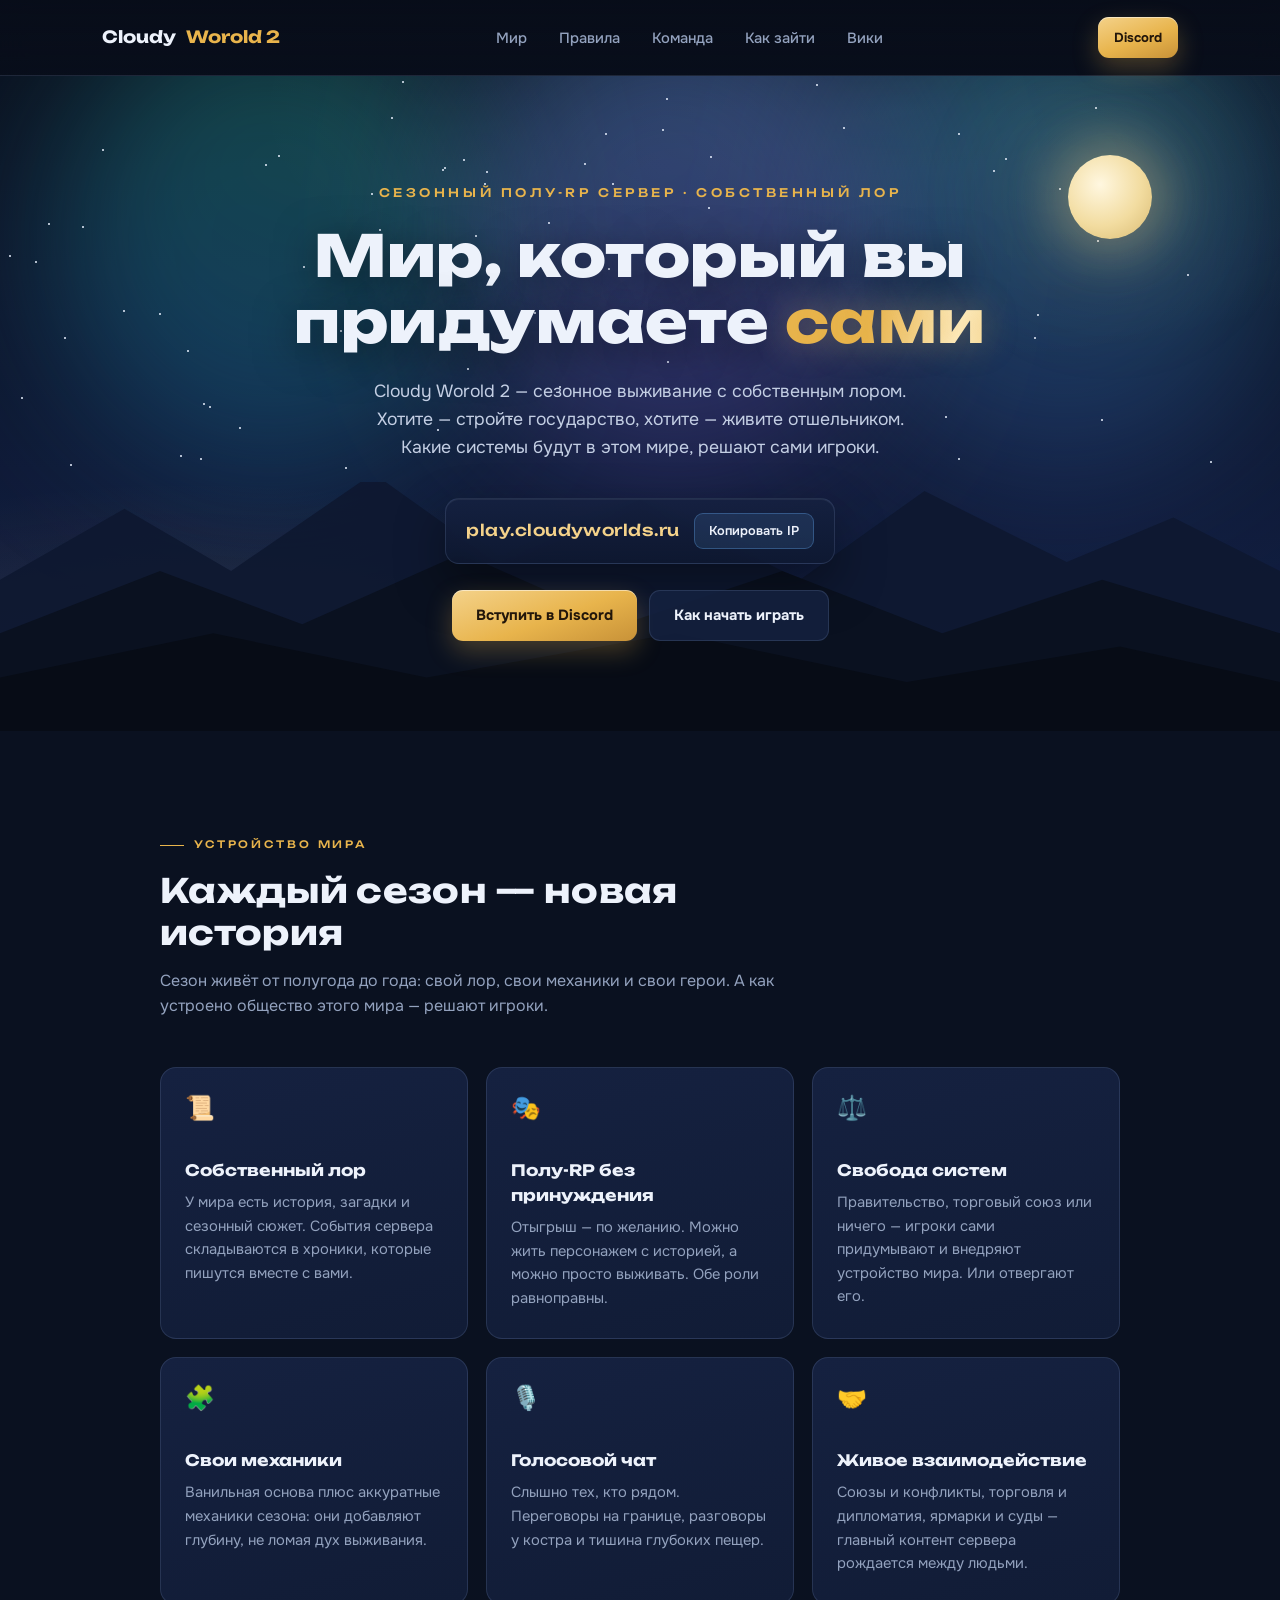
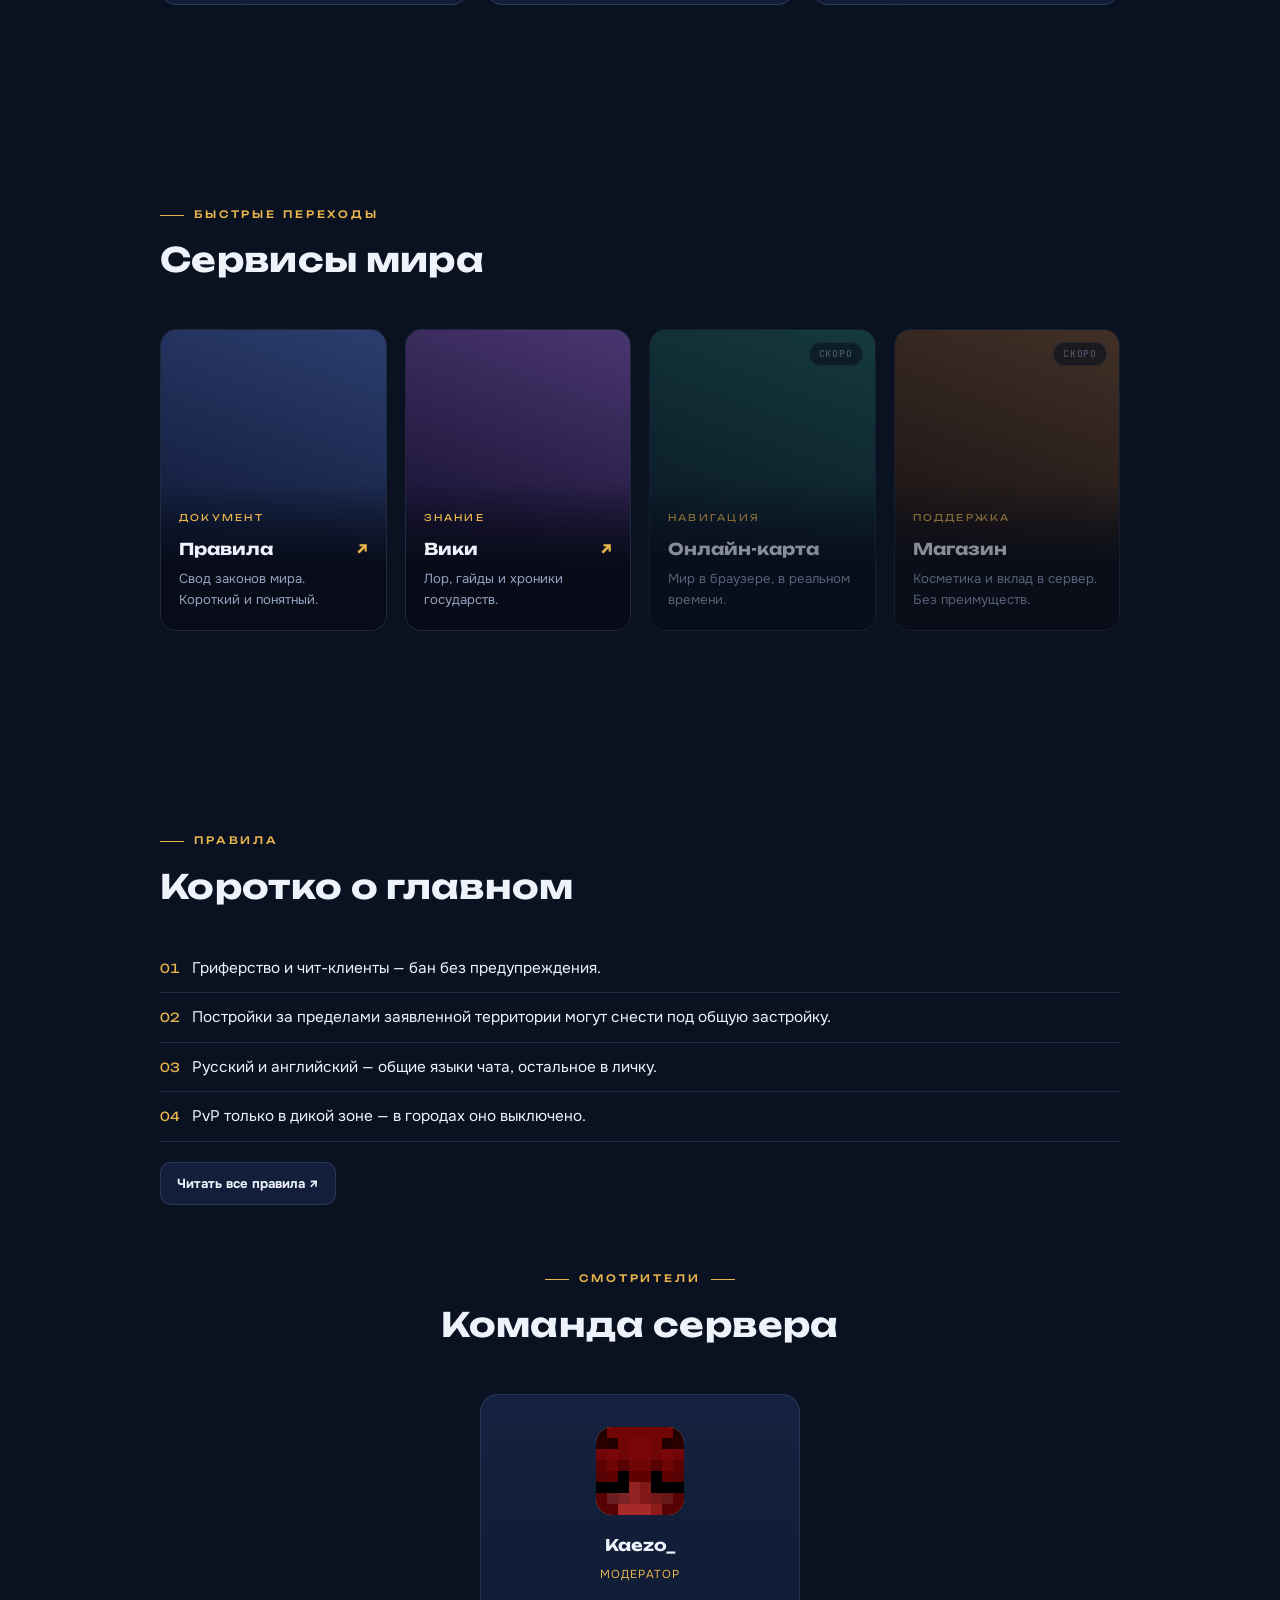
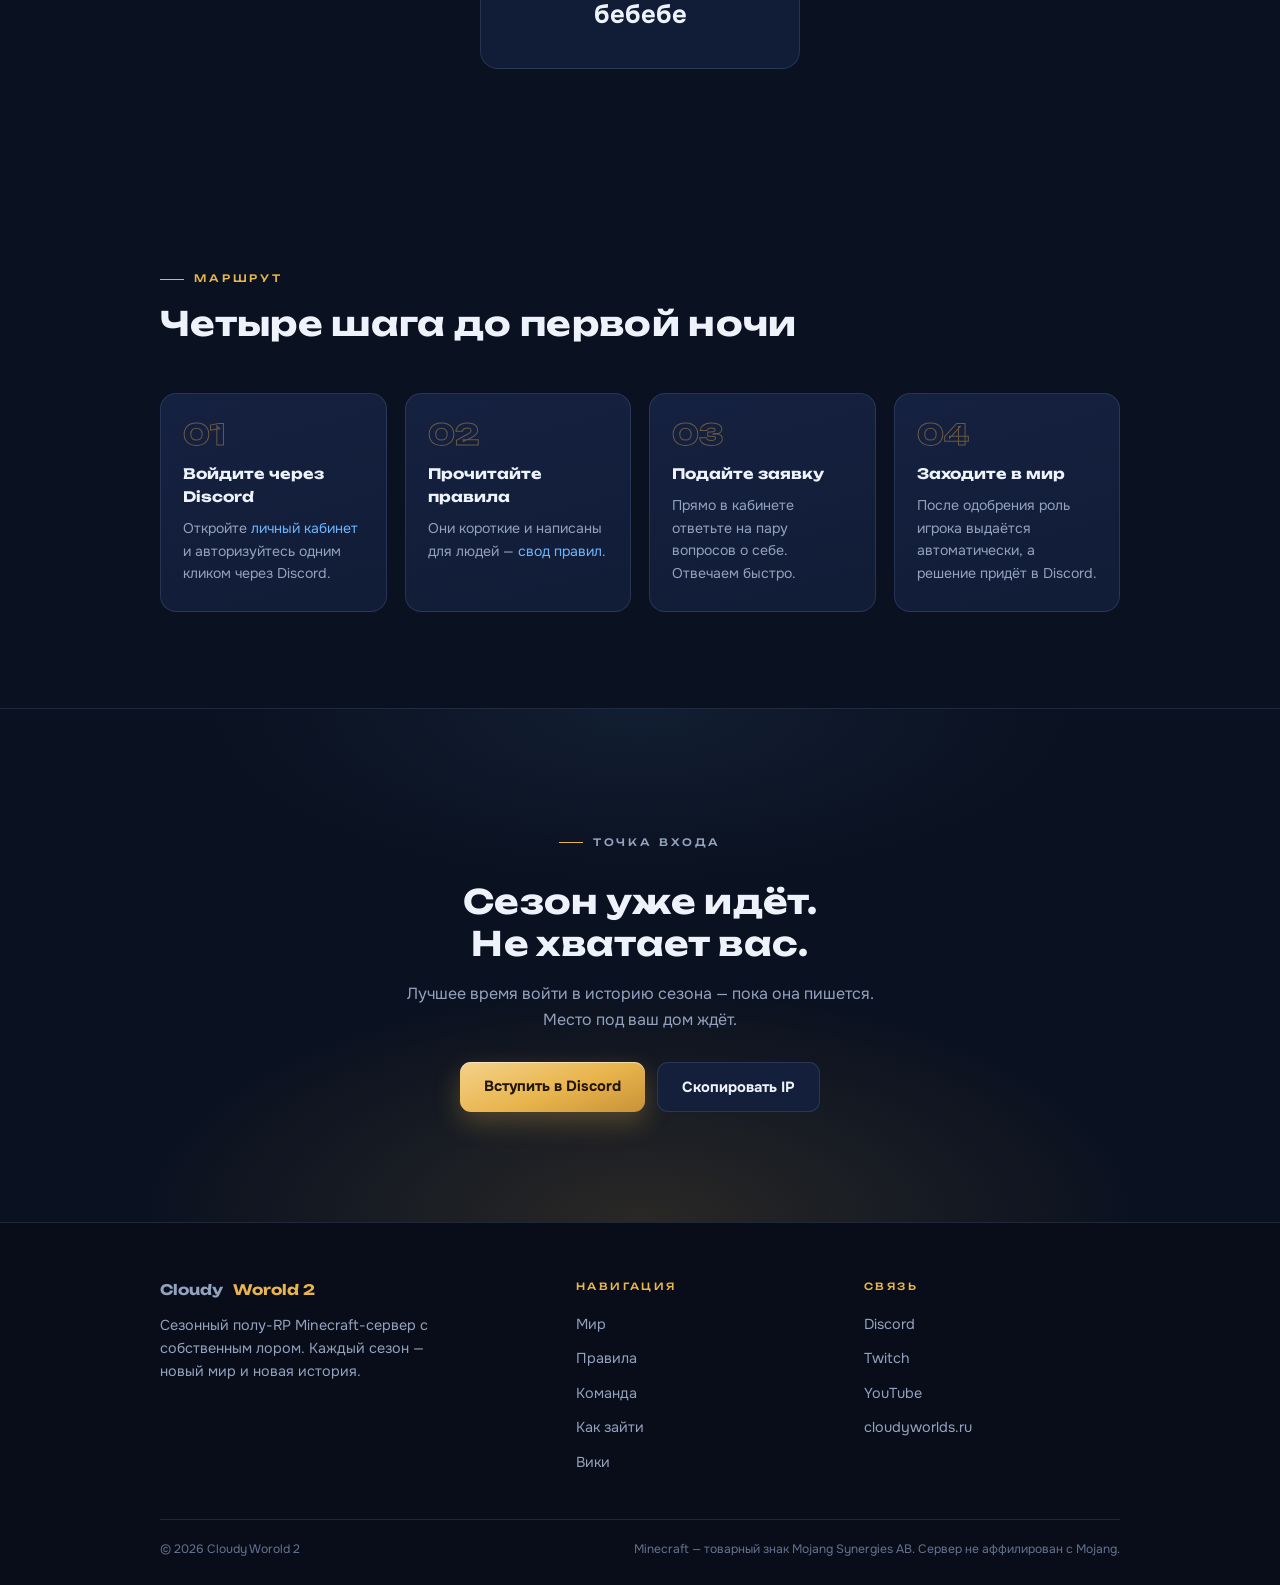
==== commit 31d2b84a: "Restore map and shop tiles as non-interactive coming-soon placeholders" ====
--- a/index.html
+++ b/index.html
@@ -75,8 +75,15 @@
   .copy:hover{background:rgba(108,182,255,.24)}
   .hero-cta{margin-top:26px;display:flex;gap:12px;justify-content:center;flex-wrap:wrap}
 
-  .tiles{display:grid;grid-template-columns:1fr 1fr;gap:18px;max-width:640px}
+  .tiles{display:grid;grid-template-columns:repeat(4,1fr);gap:18px}
+  @media (max-width:960px){.tiles{grid-template-columns:1fr 1fr}}
   @media (max-width:520px){.tiles{grid-template-columns:1fr}}
+  .tile.disabled{cursor:default;opacity:.55}
+  .tile.disabled:hover{transform:none;border-color:var(--line);box-shadow:none}
+  .tile.disabled:hover h3 span{transform:none}
+  .tile .soon{position:absolute;top:12px;right:12px;z-index:2;font-family:'JetBrains Mono',monospace;
+    font-size:.6rem;letter-spacing:.08em;text-transform:uppercase;color:var(--sub);
+    border:1px solid var(--line);border-radius:100px;padding:3px 9px;background:rgba(8,13,25,.6)}
   .tile{position:relative;display:flex;flex-direction:column;justify-content:flex-end;
     aspect-ratio:3/4;border-radius:16px;overflow:hidden;text-decoration:none;
     border:1px solid var(--line);transition:transform .25s,border-color .25s,box-shadow .3s}
@@ -223,6 +230,16 @@
           <span class="art"></span>
           <span class="body"><span class="idx">Знание</span><h3>Вики <span>&#8599;</span></h3><p>Лор, гайды и хроники государств.</p></span>
         </a>
+        <div class="tile disabled">
+          <span class="soon">Скоро</span>
+          <span class="art"></span>
+          <span class="body"><span class="idx">Навигация</span><h3>Онлайн-карта</h3><p>Мир в браузере, в реальном времени.</p></span>
+        </div>
+        <div class="tile disabled">
+          <span class="soon">Скоро</span>
+          <span class="art"></span>
+          <span class="body"><span class="idx">Поддержка</span><h3>Магазин</h3><p>Косметика и вклад в сервер. Без преимуществ.</p></span>
+        </div>
       </div>
     </div>
   </section>
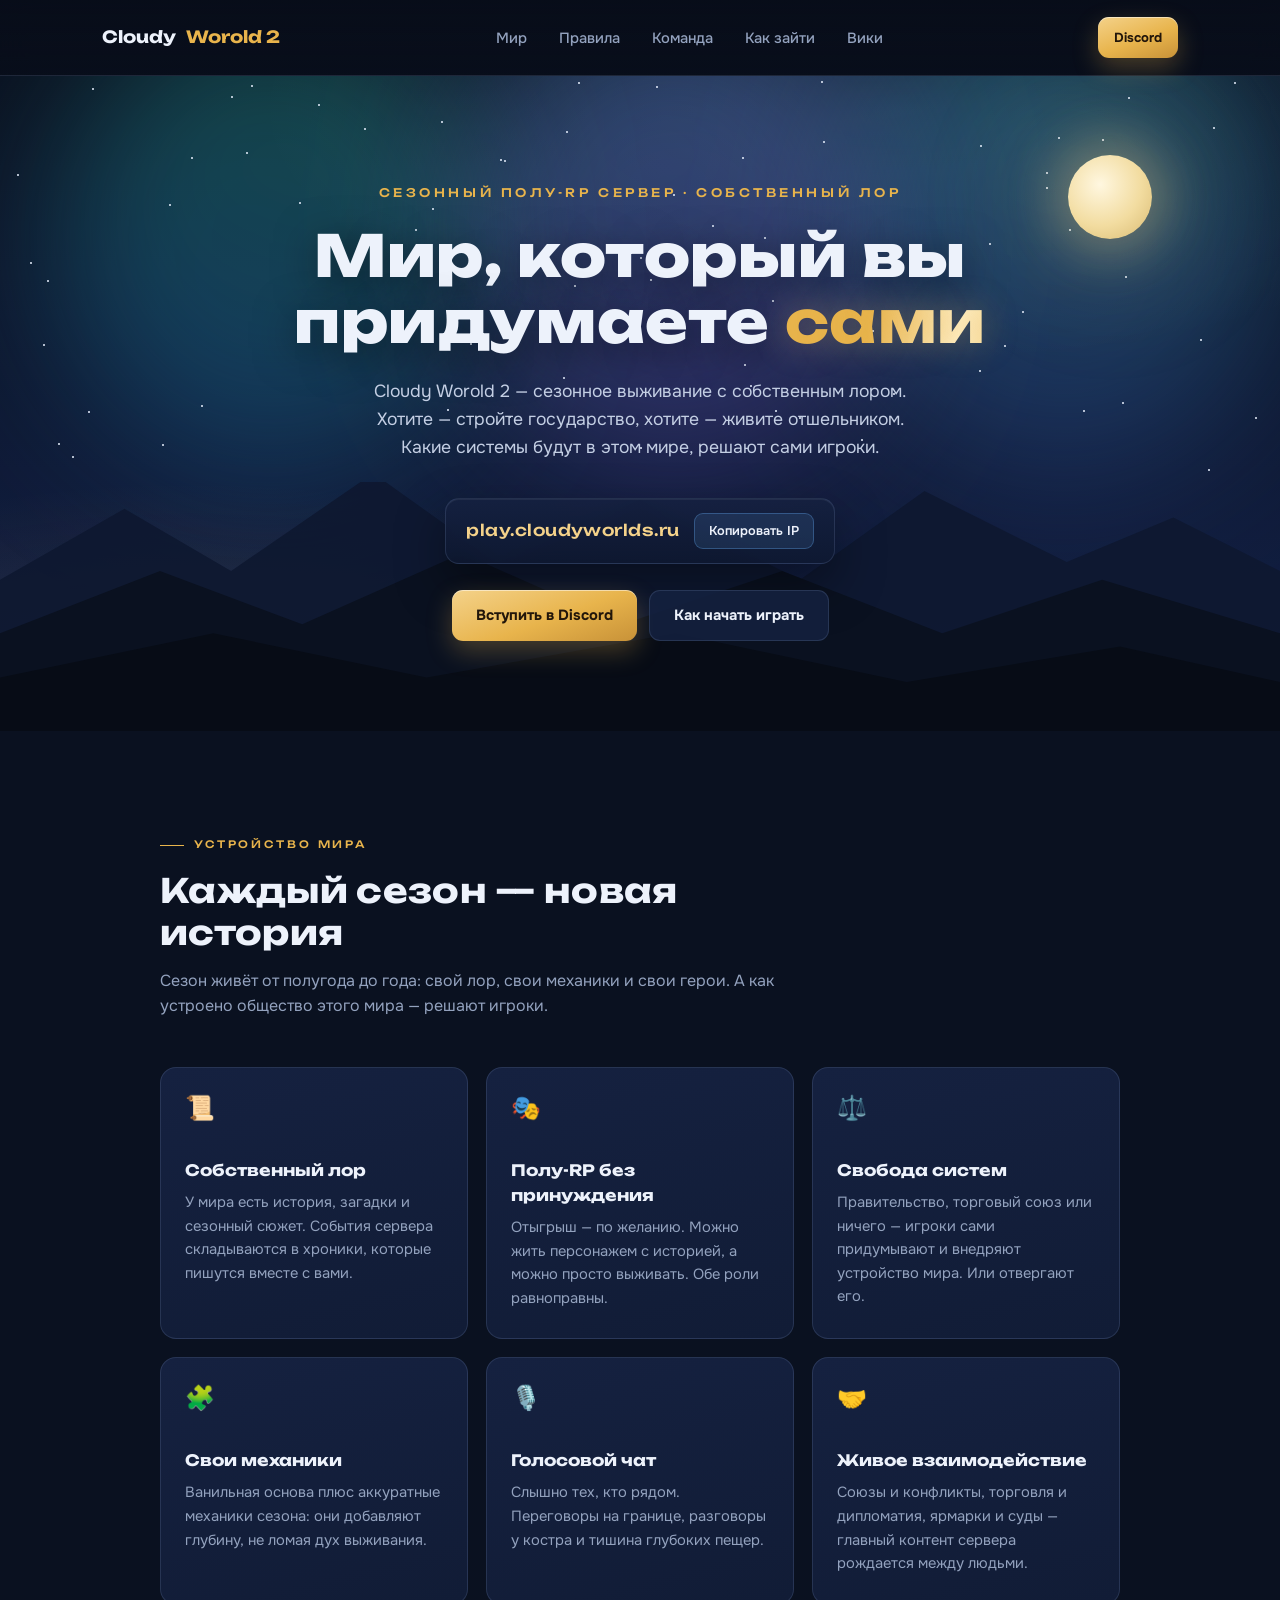
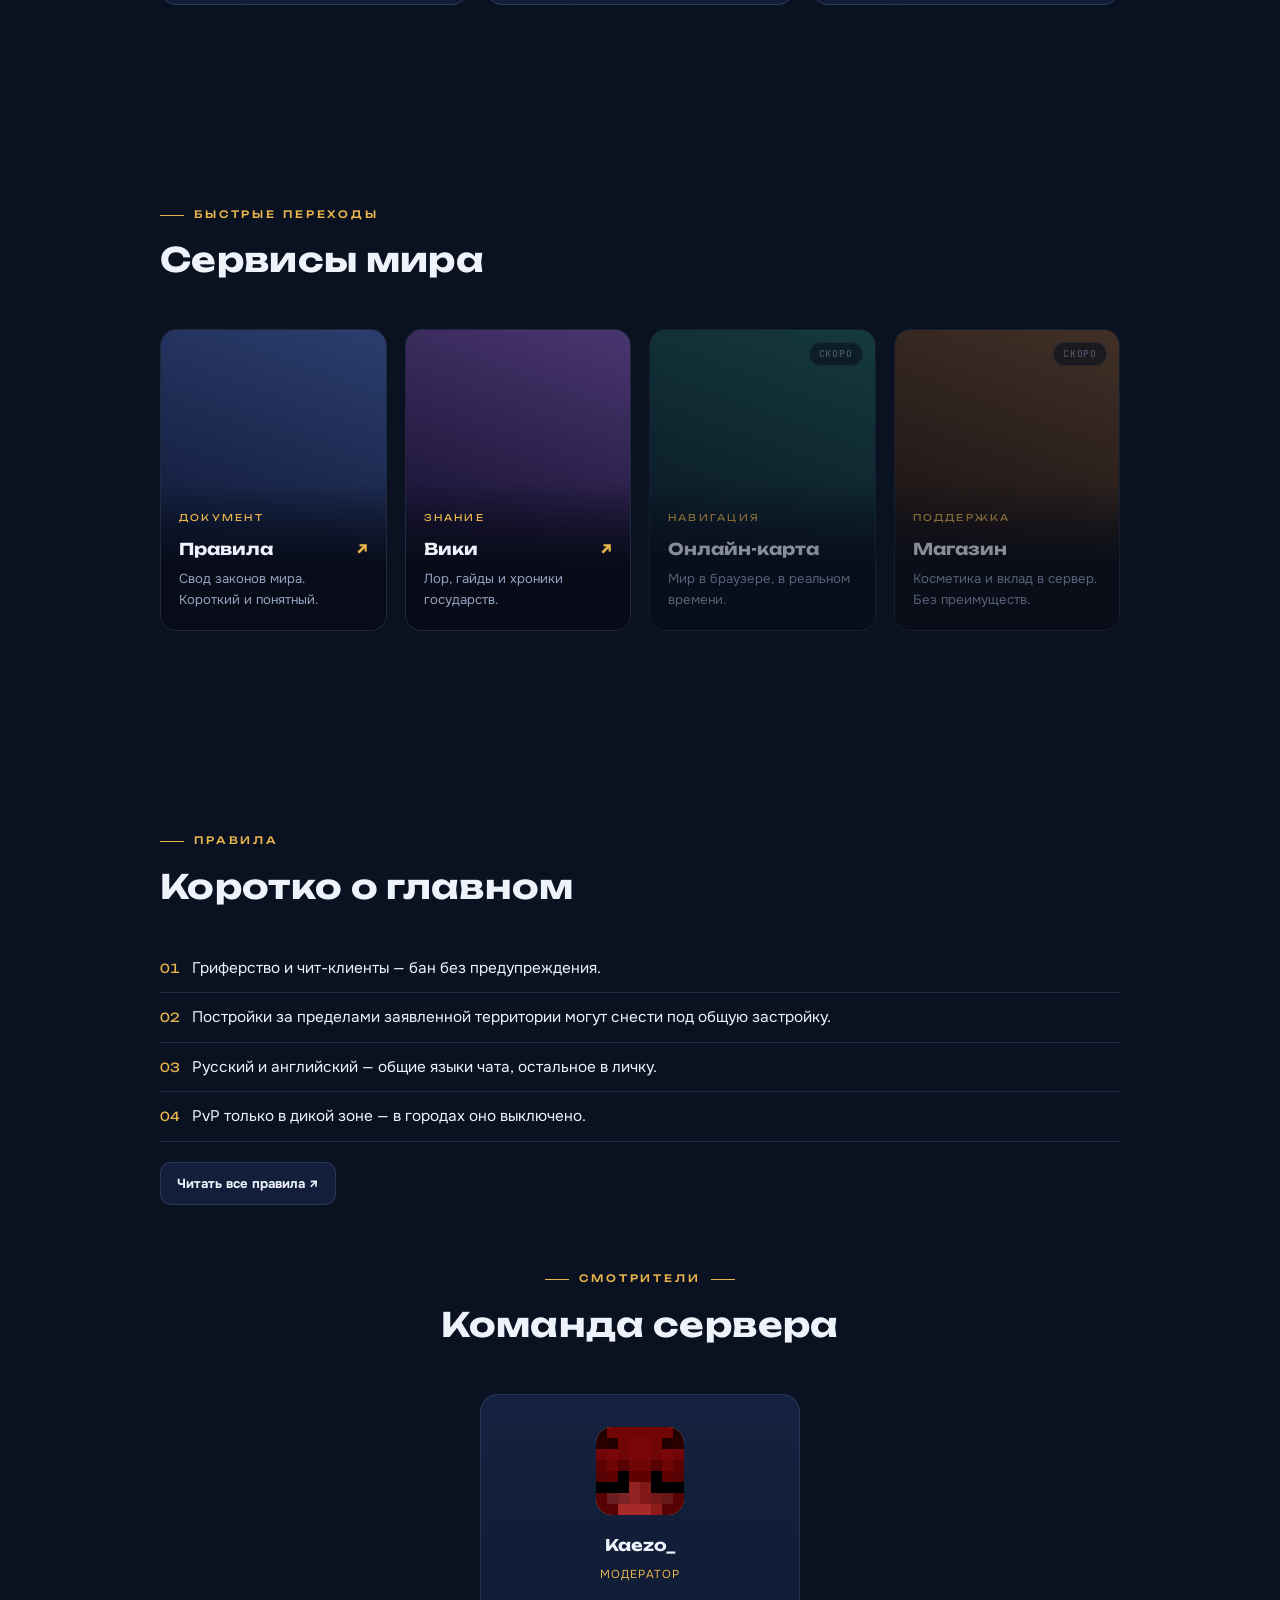
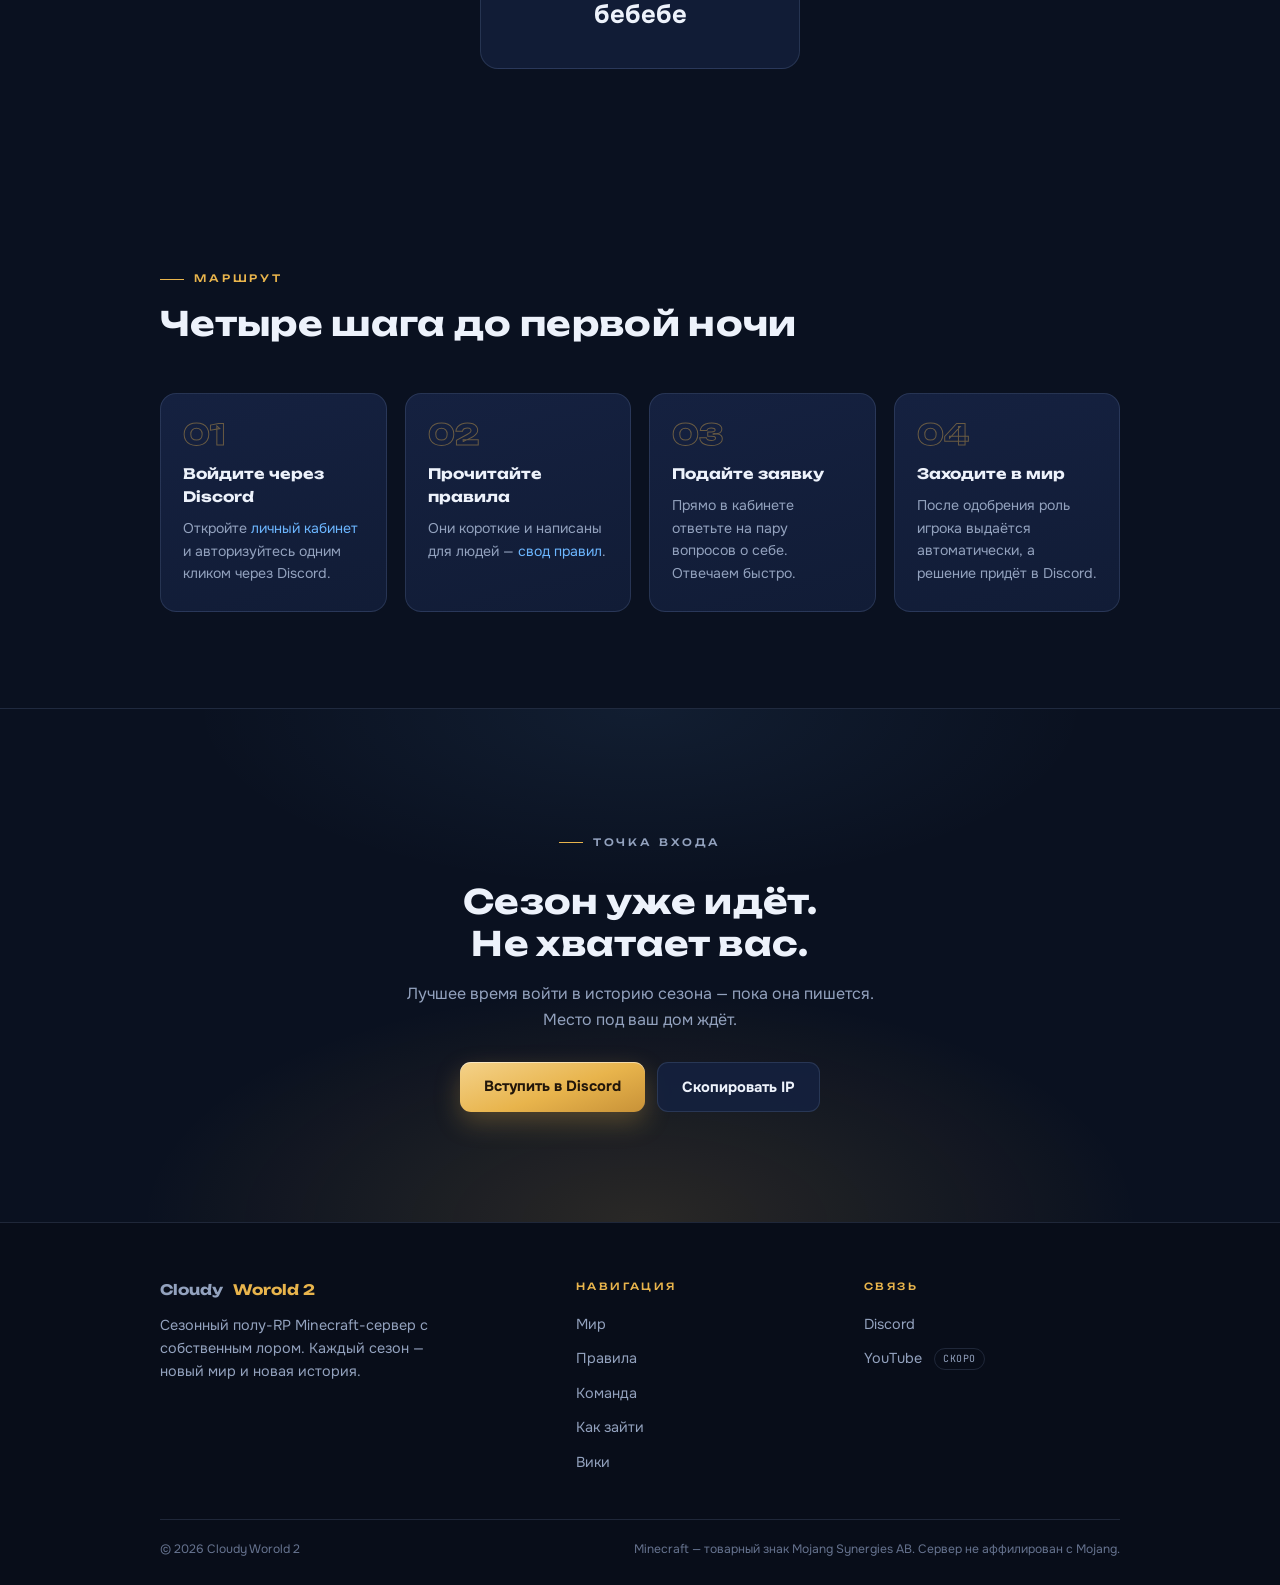
==== commit 10252baf: "Footer: remove Twitch and cloudyworlds.ru links, mark YouTube as coming soon" ====
--- a/index.html
+++ b/index.html
@@ -316,9 +316,7 @@
       <h4>Связь</h4>
       <ul>
         <li><a href="https://discord.gg/DKUdvZEhP" target="_blank" rel="noopener">Discord</a></li>
-        <li><a href="https://www.twitch.tv/subertoples" target="_blank" rel="noopener">Twitch</a></li>
-        <li><a href="https://www.youtube.com/@thedavka8776" target="_blank" rel="noopener">YouTube</a></li>
-        <li><a href="https://cloudyworlds.ru/" target="_blank" rel="noopener">cloudyworlds.ru</a></li>
+        <li><a href="https://www.youtube.com/@thedavka8776" target="_blank" rel="noopener">YouTube</a> <span class="tag-soon">Скоро</span></li>
       </ul>
     </div>
   </div>
--- a/assets/base.css
+++ b/assets/base.css
@@ -85,6 +85,9 @@
 .foot ul{list-style:none;display:grid;gap:9px;margin:0;padding:0}
 .foot a{text-decoration:none;font-size:.9rem;color:var(--sub);transition:color .2s}
 .foot a:hover{color:var(--text)}
+.tag-soon{display:inline-block;font-family:'JetBrains Mono',monospace;font-size:.62rem;
+  letter-spacing:.06em;text-transform:uppercase;color:var(--sub);border:1px solid var(--line);
+  border-radius:100px;padding:2px 8px;margin-left:8px;vertical-align:middle}
 .foot-bottom{max-width:960px;margin:44px auto 0;border-top:1px solid var(--line);
   padding:20px 0 26px;display:flex;justify-content:space-between;gap:12px;flex-wrap:wrap;
   font-size:.76rem;color:#66738F}
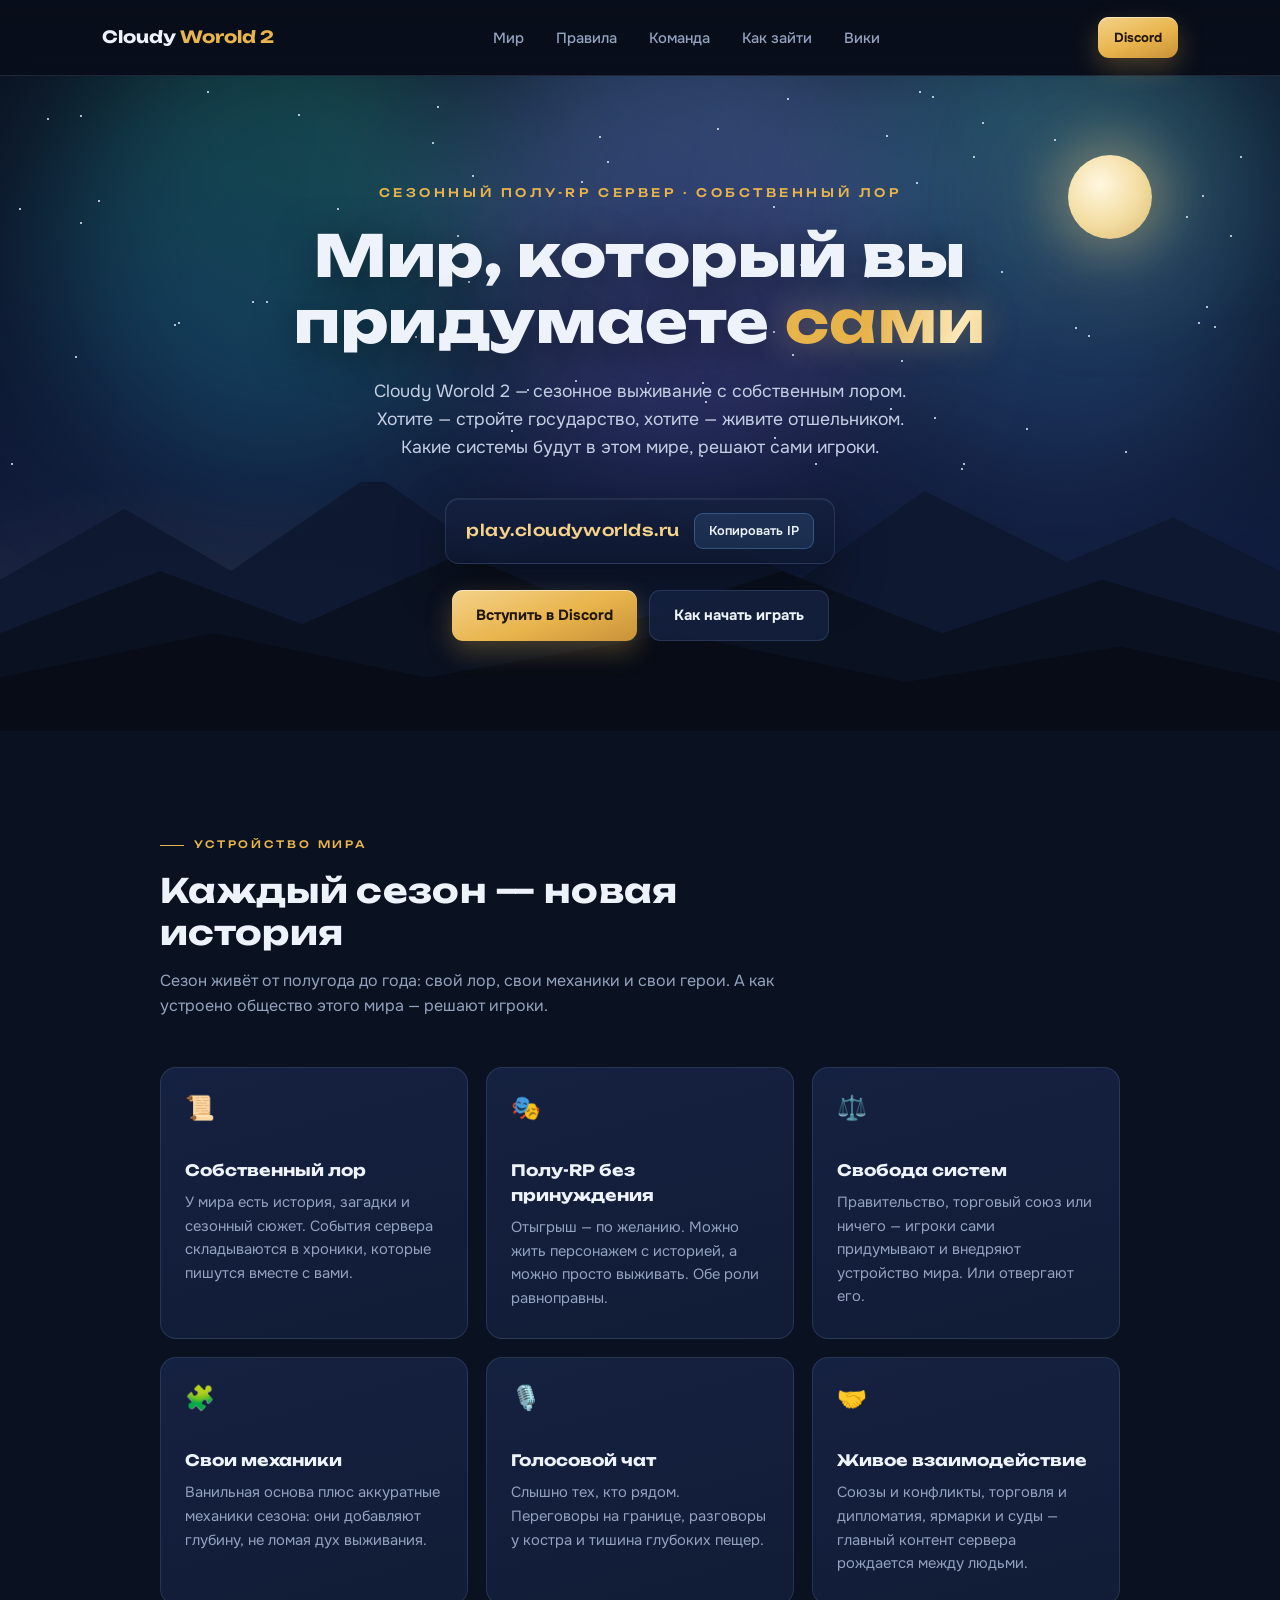
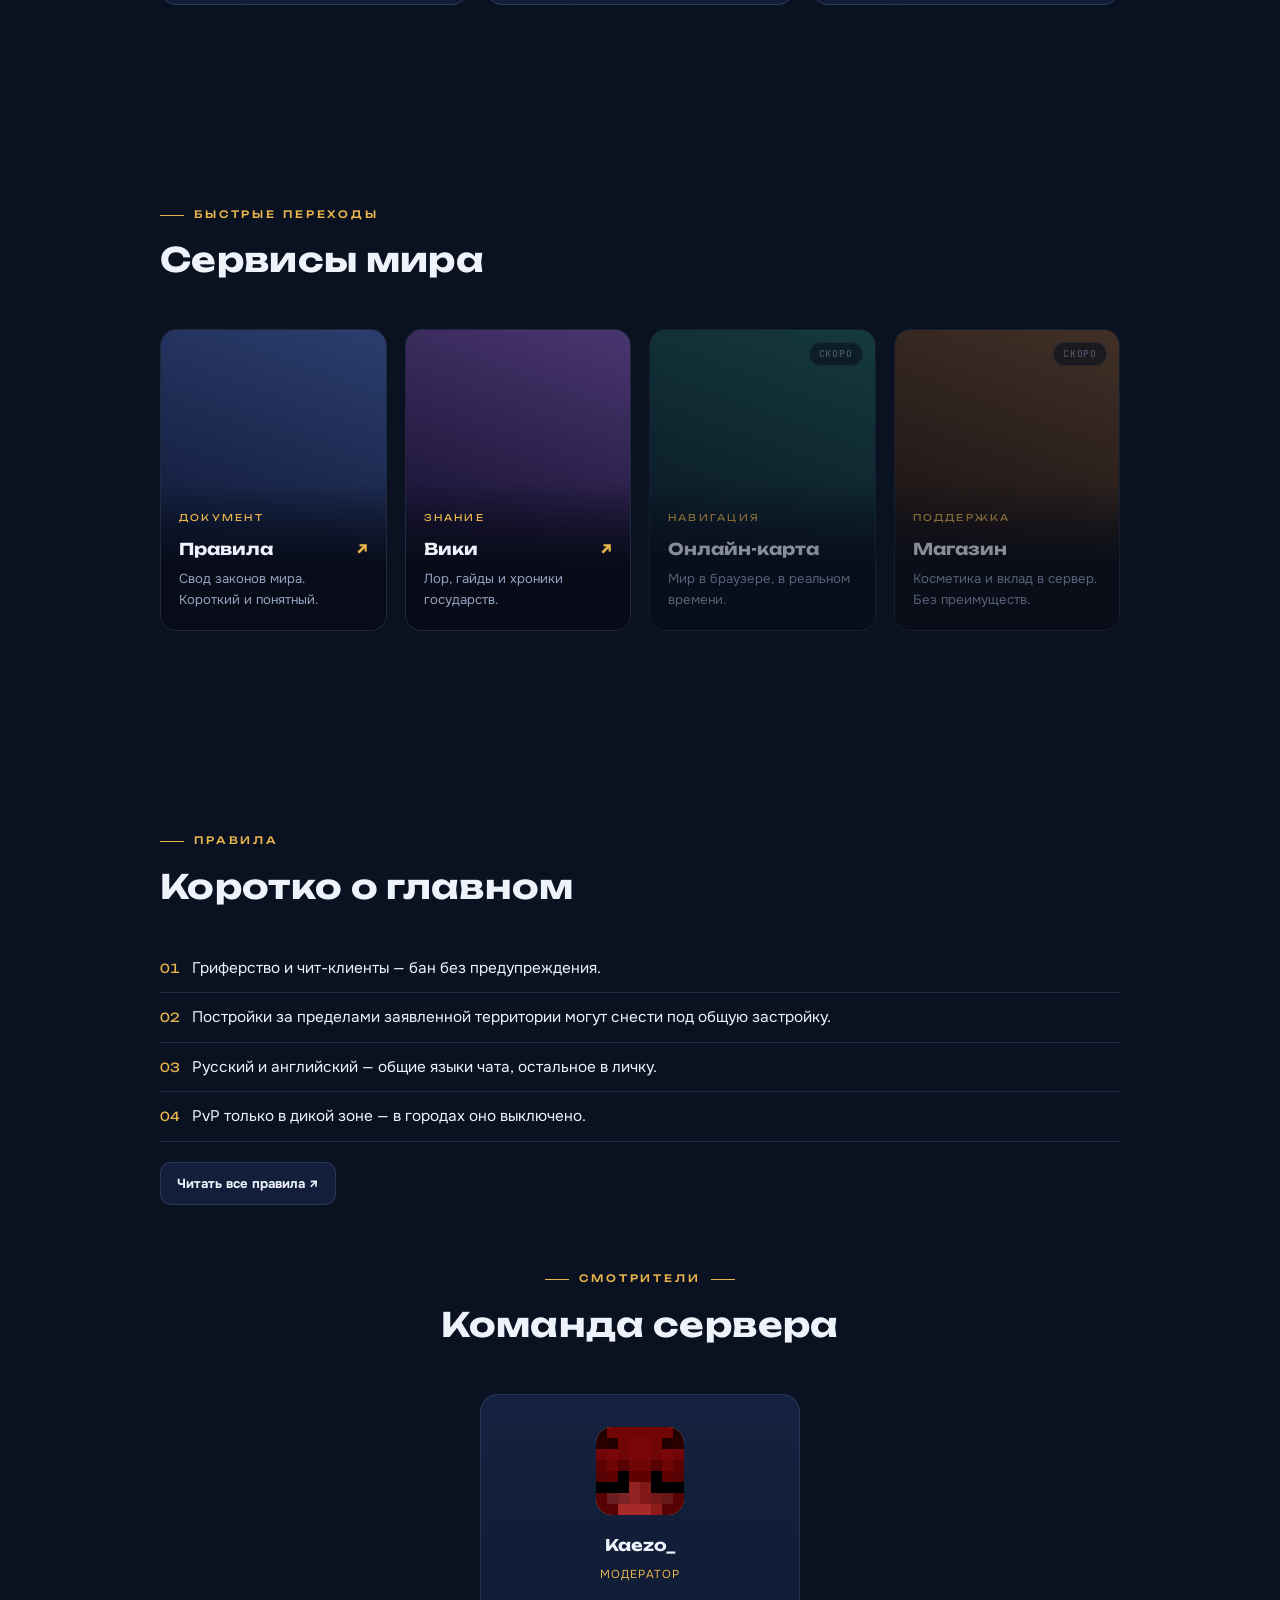
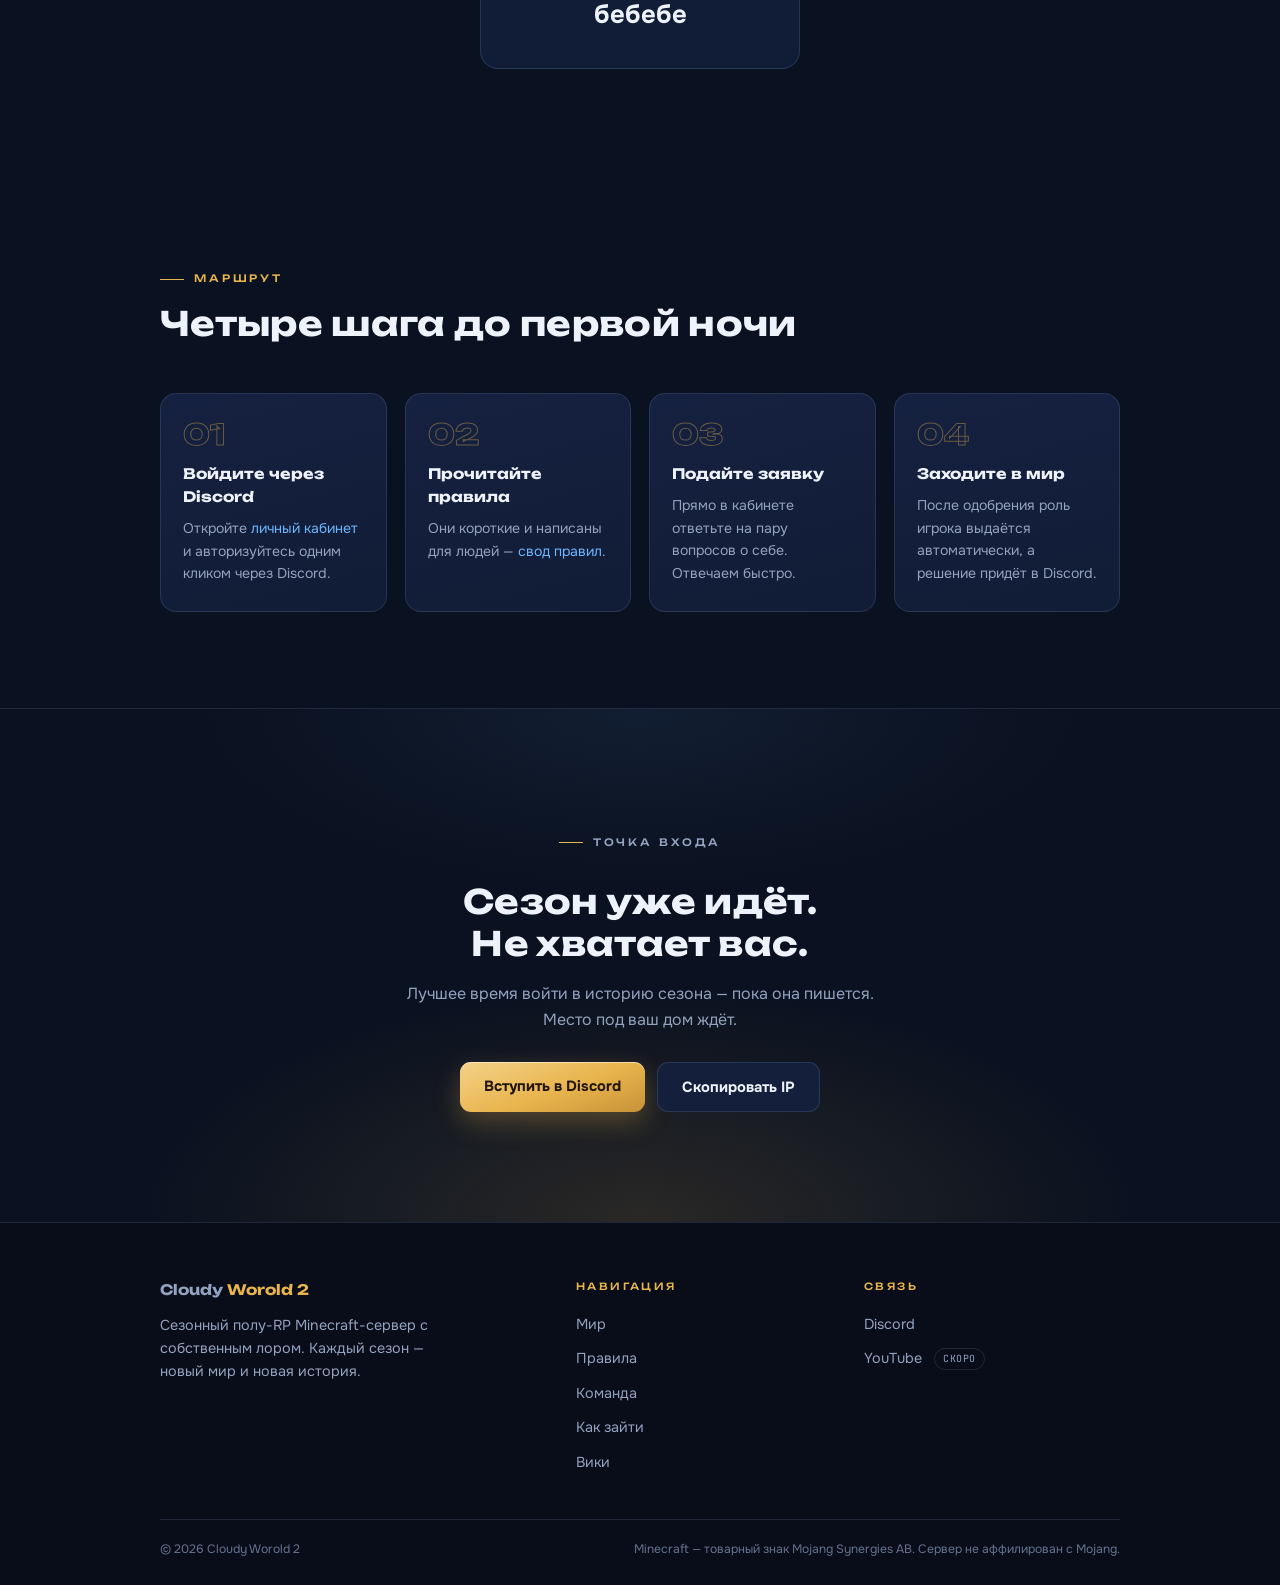
==== commit 678f0243: "Tighten spacing between Cloudy and Worold 2 in the logo" ====
--- a/index.html
+++ b/index.html
@@ -158,7 +158,7 @@
 <body>
 
 <header>
-  <a class="logo" href="#top">Cloudy <b>Worold 2</b></a>
+  <a class="logo" href="#top">Cloudy<b>Worold 2</b></a>
   <nav><ul class="nav">
     <li><a href="#world">Мир</a></li>
     <li><a href="#rules">Правила</a></li>
@@ -299,7 +299,7 @@
 <footer>
   <div class="foot">
     <div class="about">
-      <a class="logo" href="#top">Cloudy <b>Worold 2</b></a>
+      <a class="logo" href="#top">Cloudy<b>Worold 2</b></a>
       <p>Сезонный полу-RP Minecraft-сервер с собственным лором. Каждый сезон &mdash; новый мир и новая история.</p>
     </div>
     <div>
--- a/assets/base.css
+++ b/assets/base.css
@@ -37,7 +37,7 @@
   background:linear-gradient(180deg,rgba(8,13,25,.92),rgba(8,13,25,.7));
   backdrop-filter:blur(14px);border-bottom:1px solid var(--line);
 }
-.logo{display:flex;align-items:center;gap:10px;text-decoration:none;
+.logo{display:flex;align-items:center;gap:4px;text-decoration:none;
   font-family:var(--display);font-weight:700;font-size:1.05rem}
 .logo b{color:var(--gold)}
 .nav{display:flex;list-style:none;gap:4px;margin:0;padding:0}
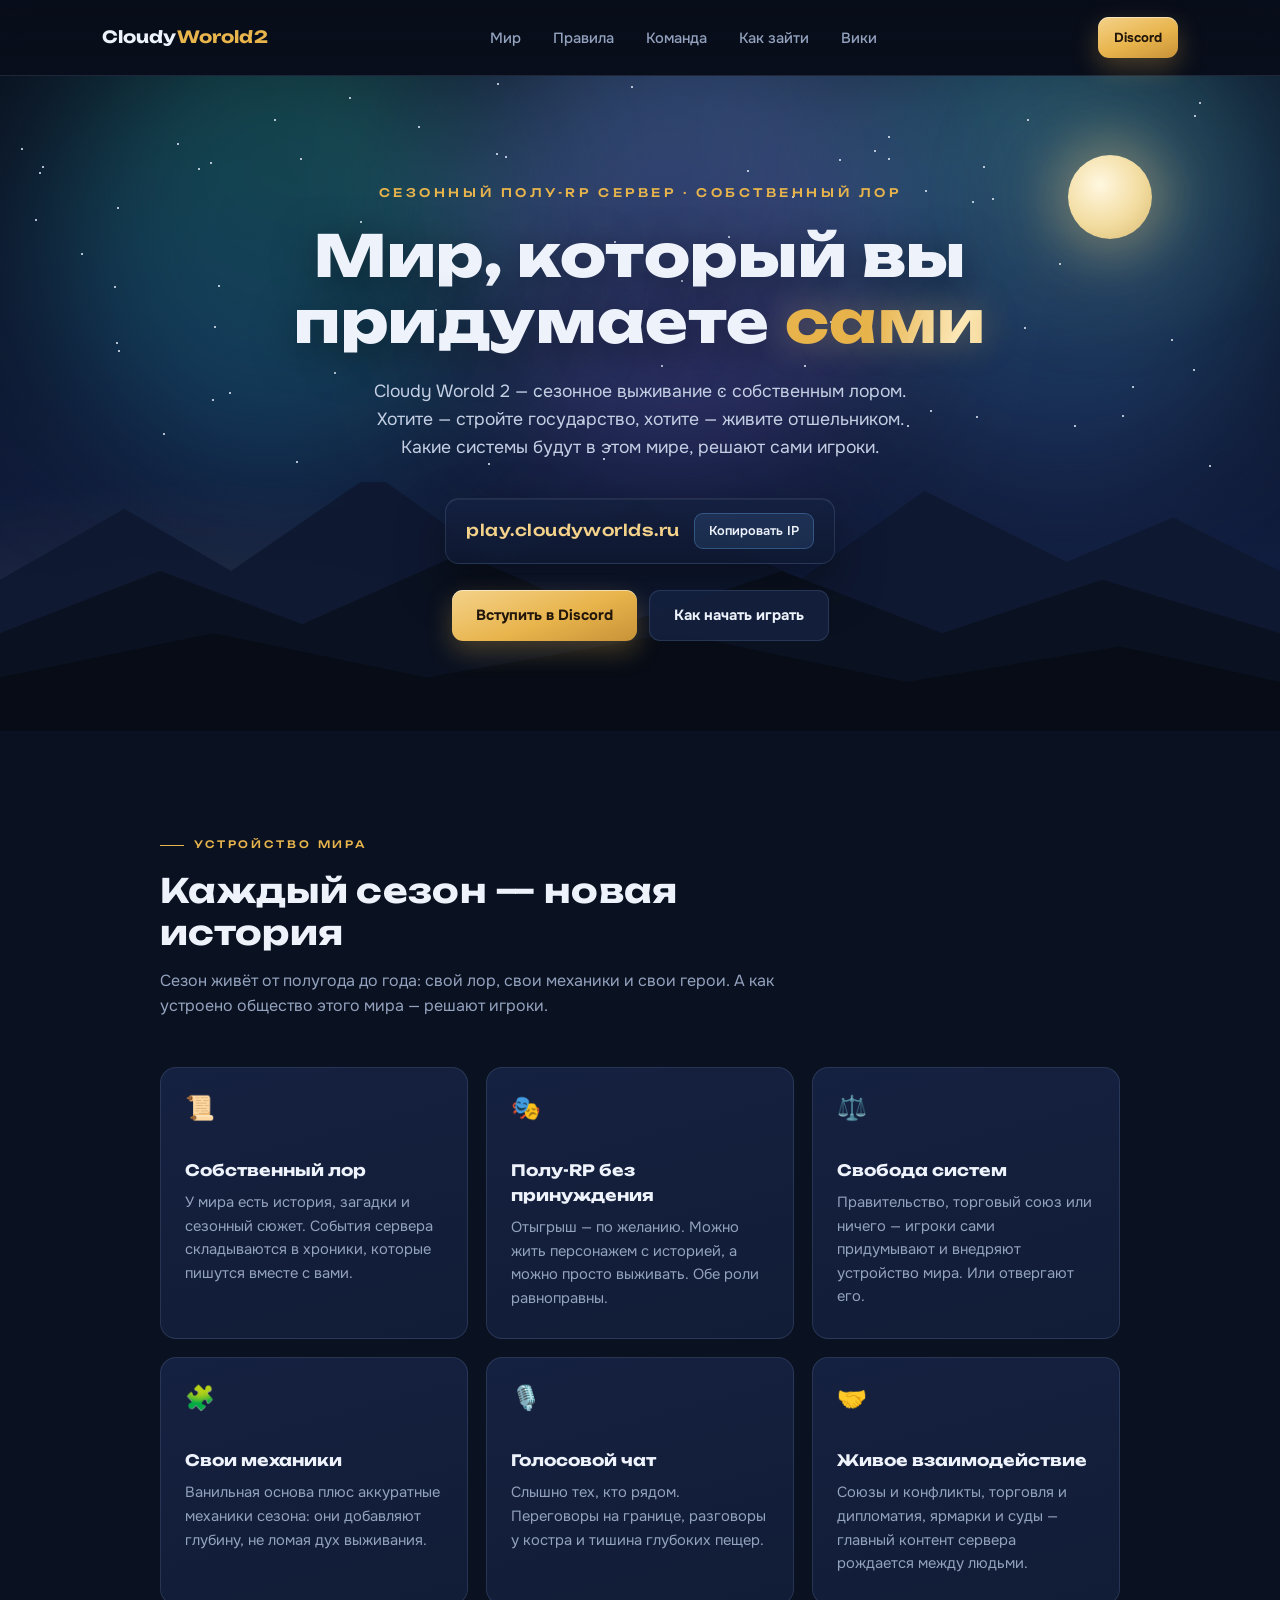
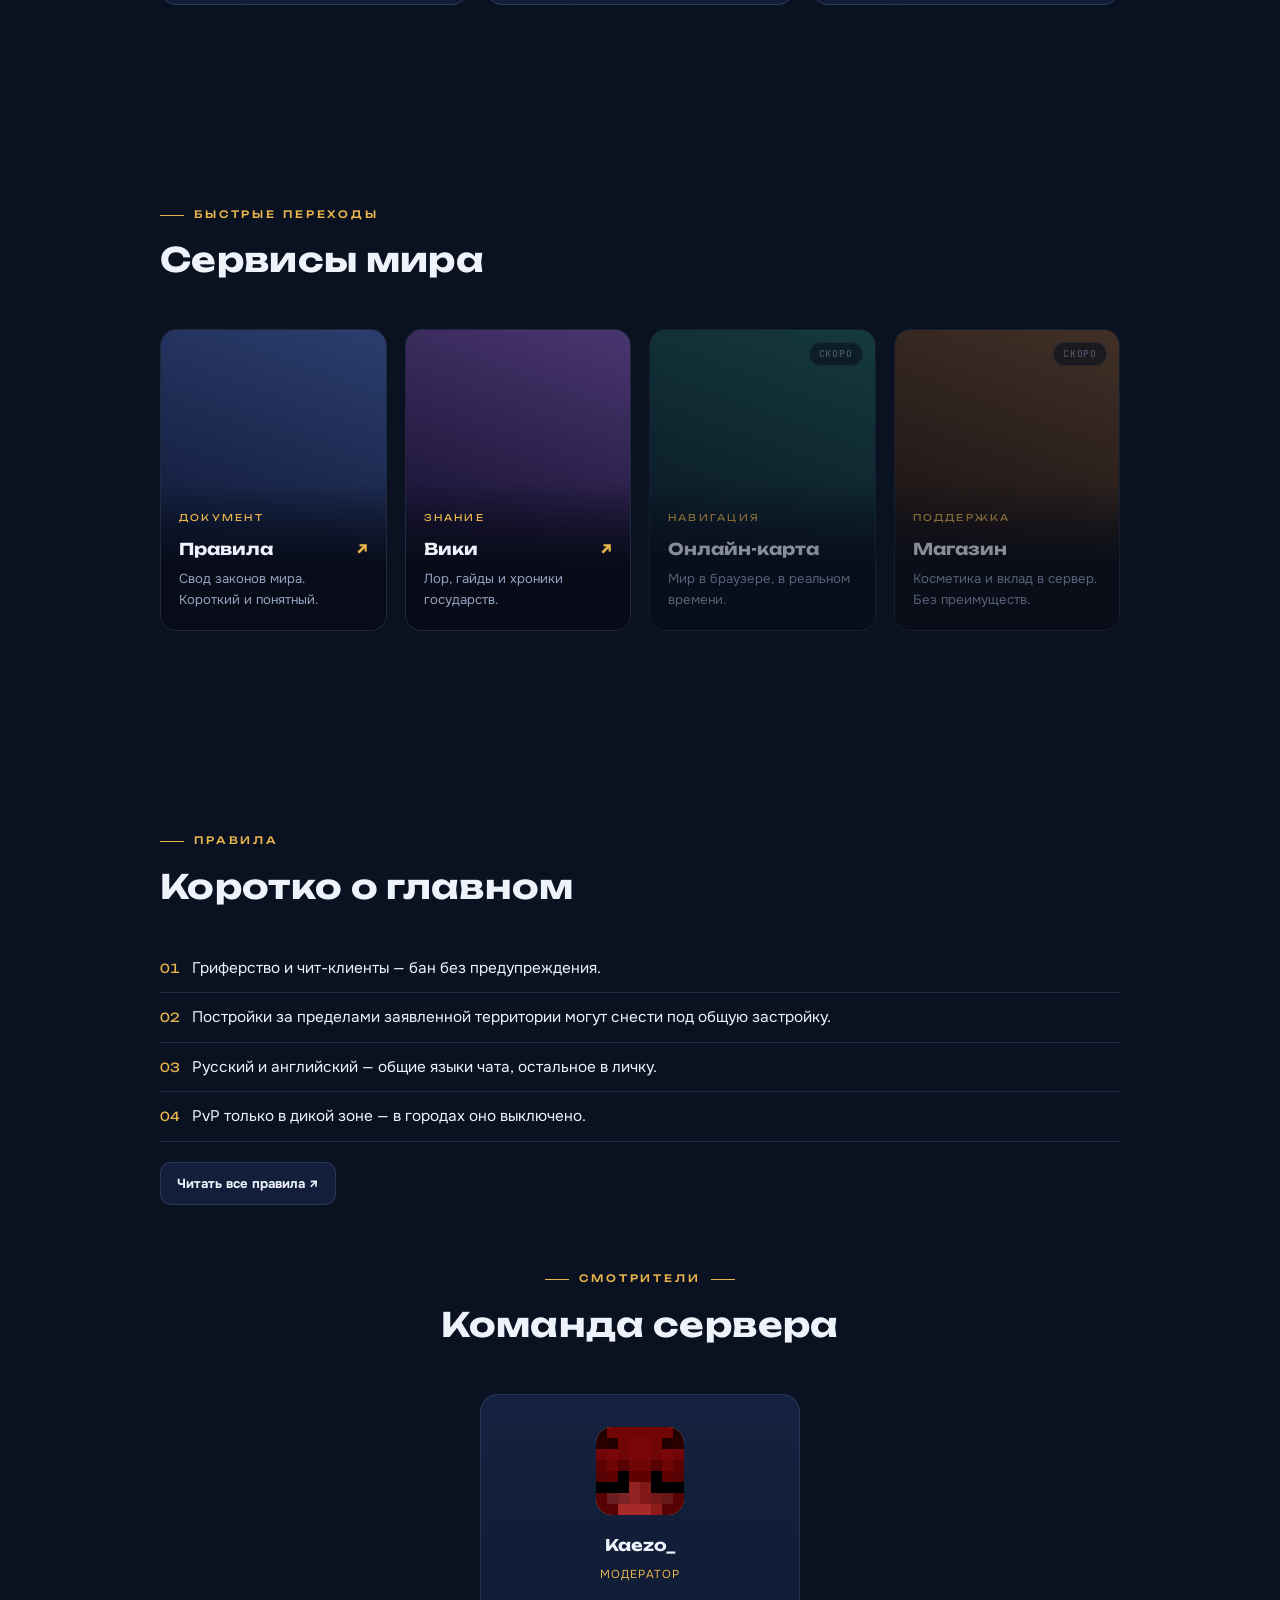
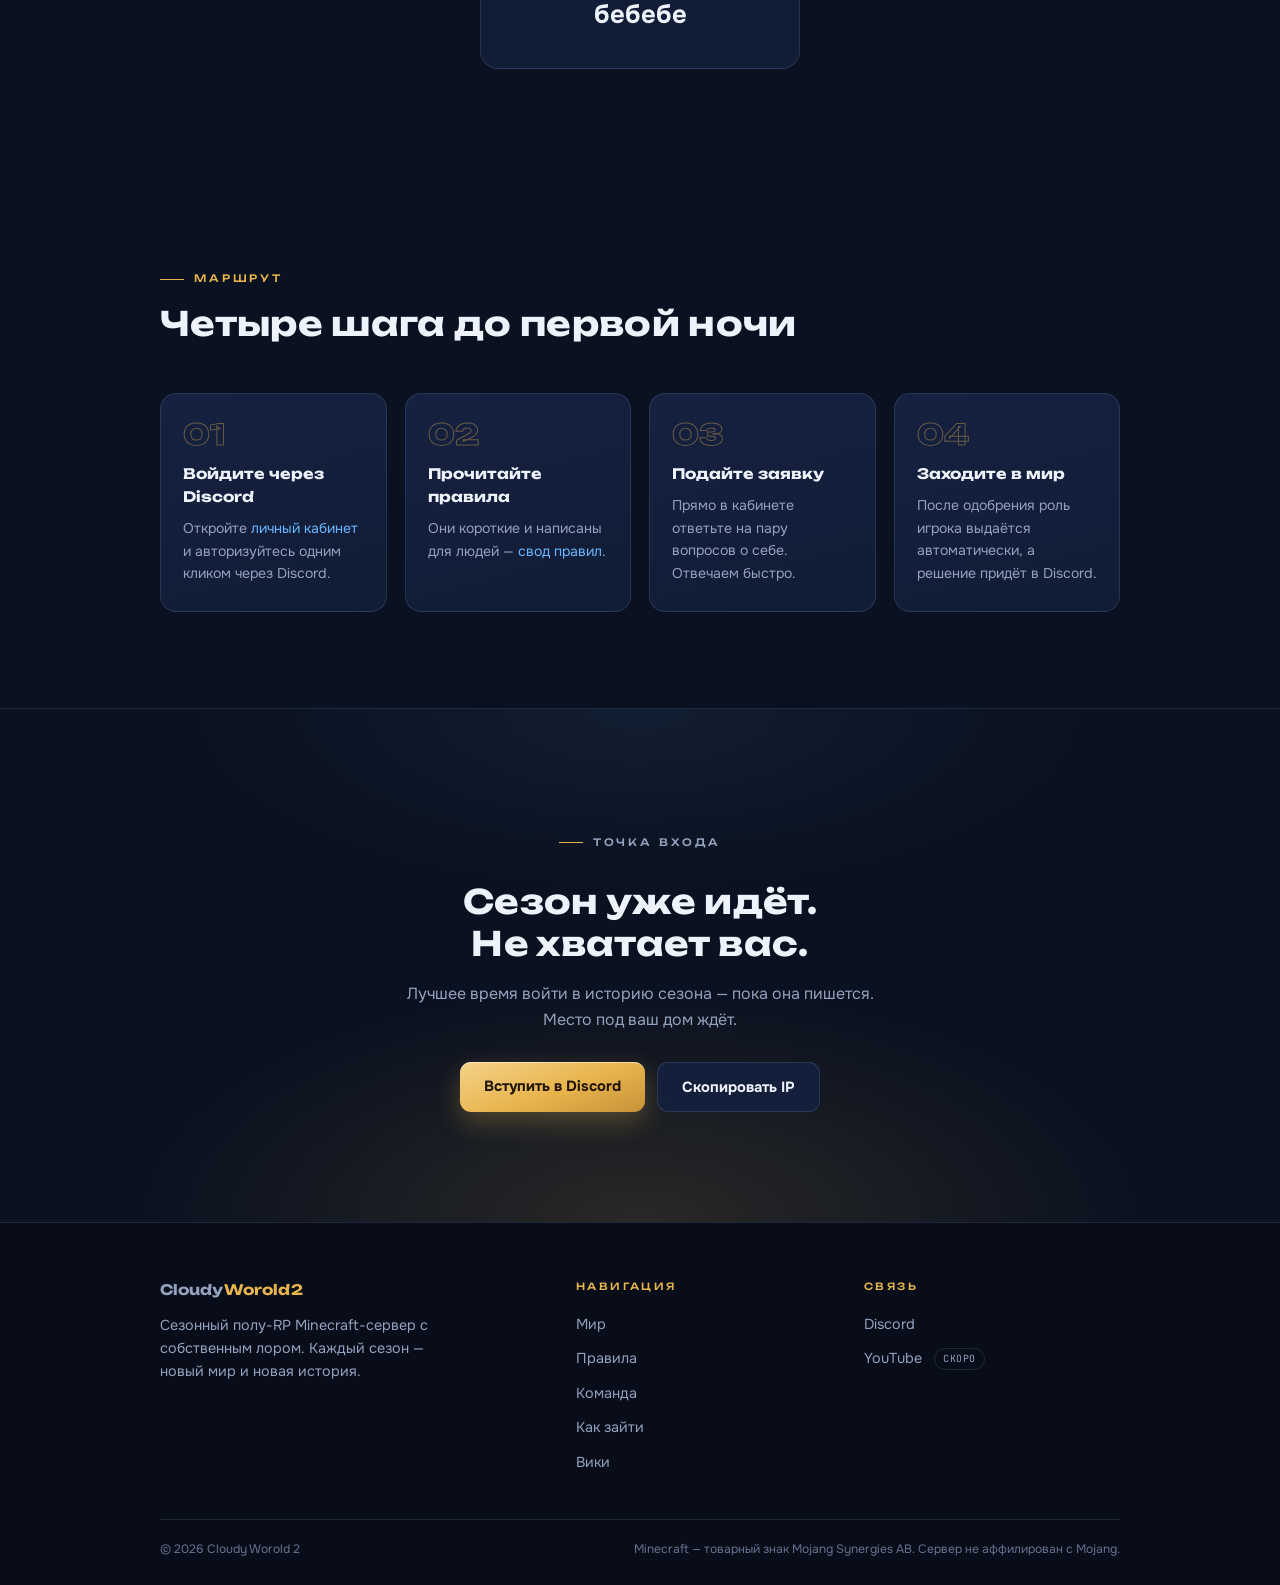
==== commit d0e3fcee: "Tighten gap between Worold and 2 in the logo to 1px" ====
--- a/index.html
+++ b/index.html
@@ -158,7 +158,7 @@
 <body>
 
 <header>
-  <a class="logo" href="#top">Cloudy<b>Worold 2</b></a>
+  <a class="logo" href="#top">Cloudy<b>Worold<span class="n2">2</span></b></a>
   <nav><ul class="nav">
     <li><a href="#world">Мир</a></li>
     <li><a href="#rules">Правила</a></li>
@@ -299,7 +299,7 @@
 <footer>
   <div class="foot">
     <div class="about">
-      <a class="logo" href="#top">Cloudy<b>Worold 2</b></a>
+      <a class="logo" href="#top">Cloudy<b>Worold<span class="n2">2</span></b></a>
       <p>Сезонный полу-RP Minecraft-сервер с собственным лором. Каждый сезон &mdash; новый мир и новая история.</p>
     </div>
     <div>
--- a/assets/base.css
+++ b/assets/base.css
@@ -37,9 +37,10 @@
   background:linear-gradient(180deg,rgba(8,13,25,.92),rgba(8,13,25,.7));
   backdrop-filter:blur(14px);border-bottom:1px solid var(--line);
 }
-.logo{display:flex;align-items:center;gap:4px;text-decoration:none;
+.logo{display:flex;align-items:center;gap:1px;text-decoration:none;
   font-family:var(--display);font-weight:700;font-size:1.05rem}
 .logo b{color:var(--gold)}
+.logo b .n2{margin-left:1px}
 .nav{display:flex;list-style:none;gap:4px;margin:0;padding:0}
 .nav a{text-decoration:none;color:var(--sub);font-weight:500;font-size:.92rem;
   padding:9px 14px;border-radius:9px;transition:color .2s,background .2s}
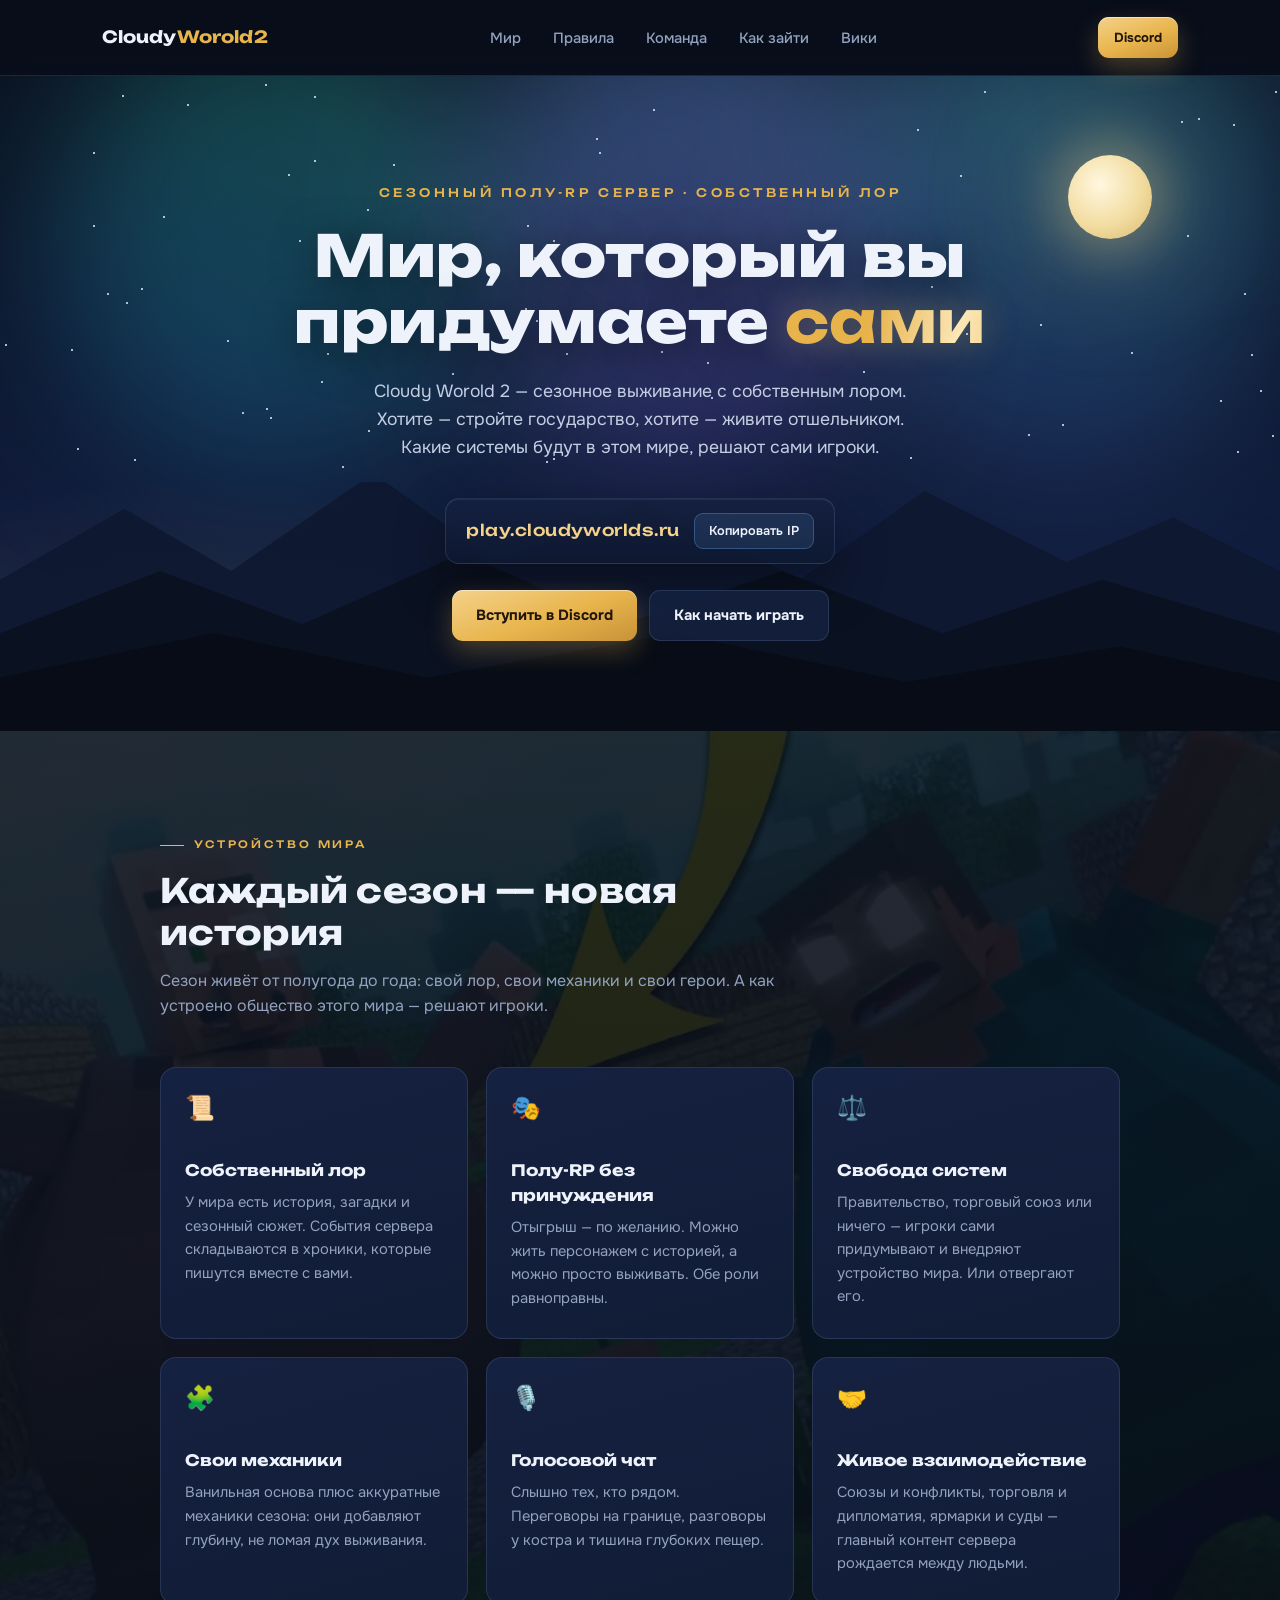
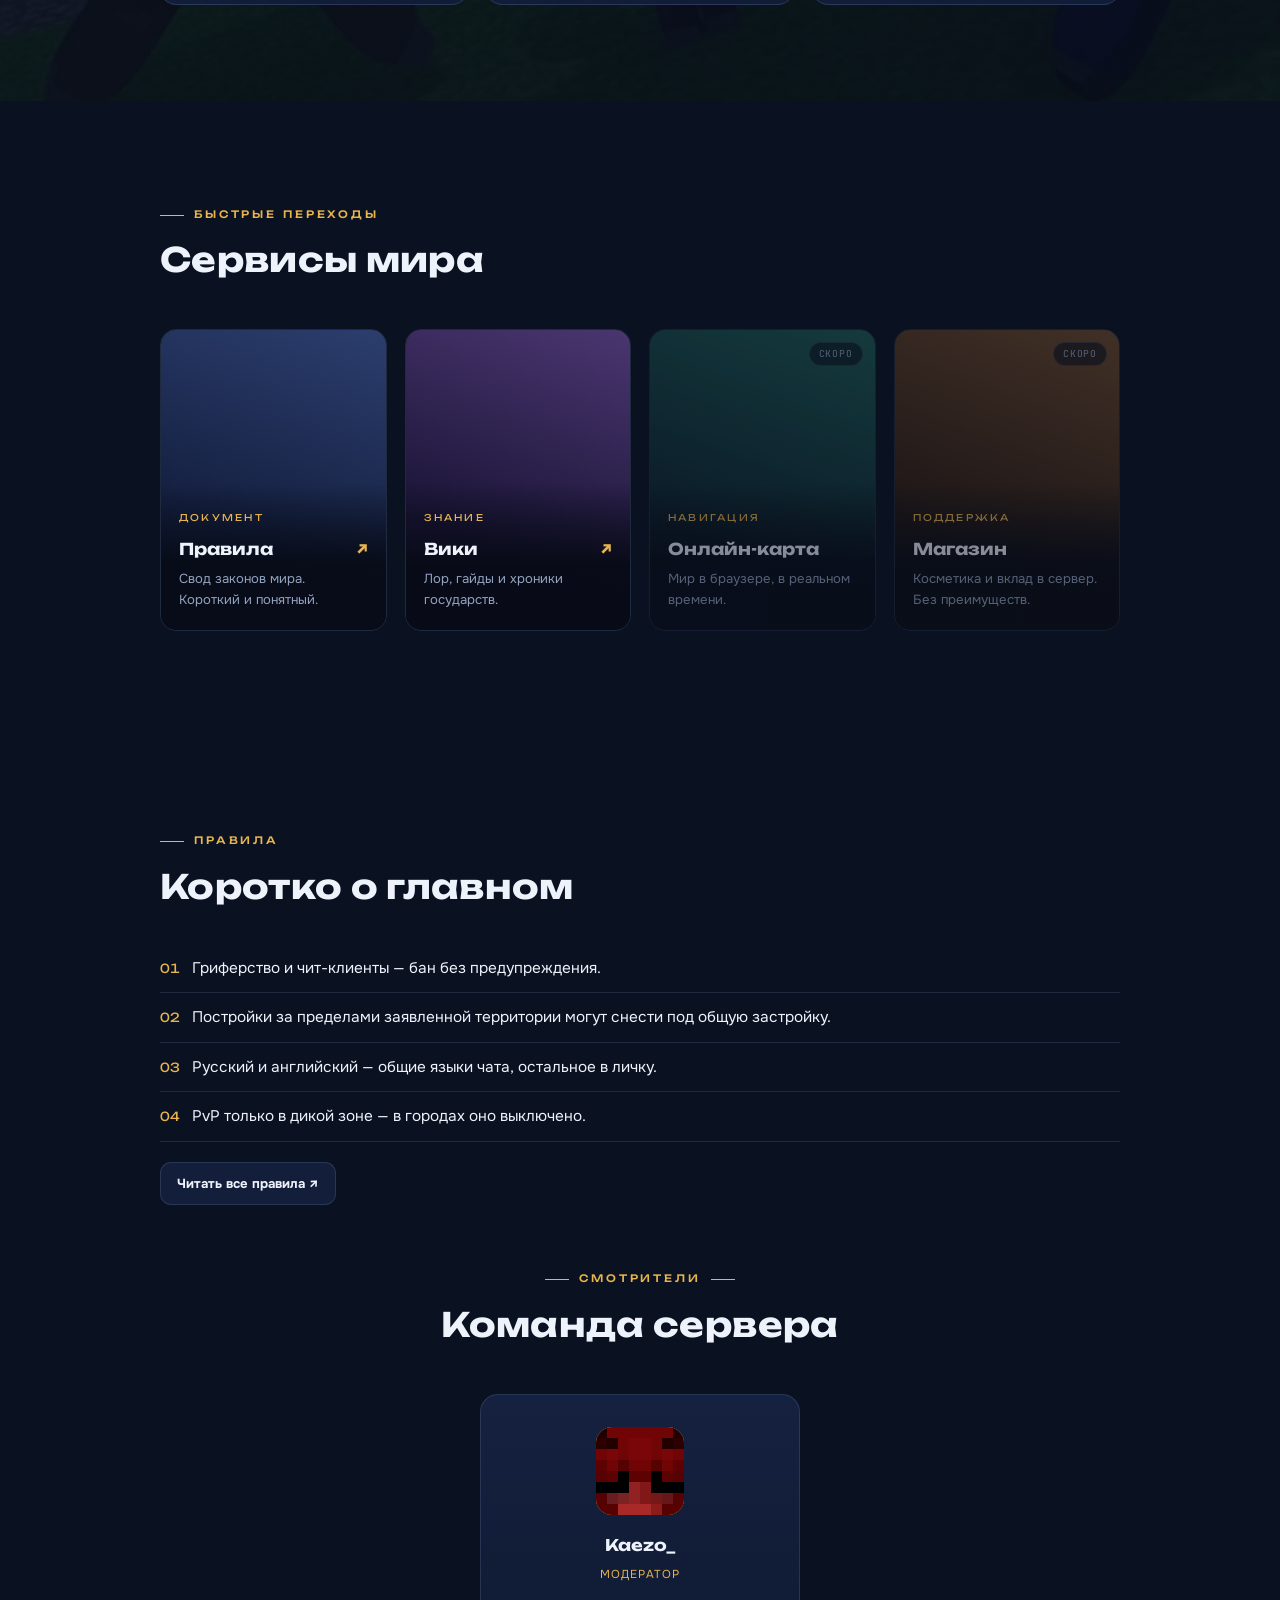
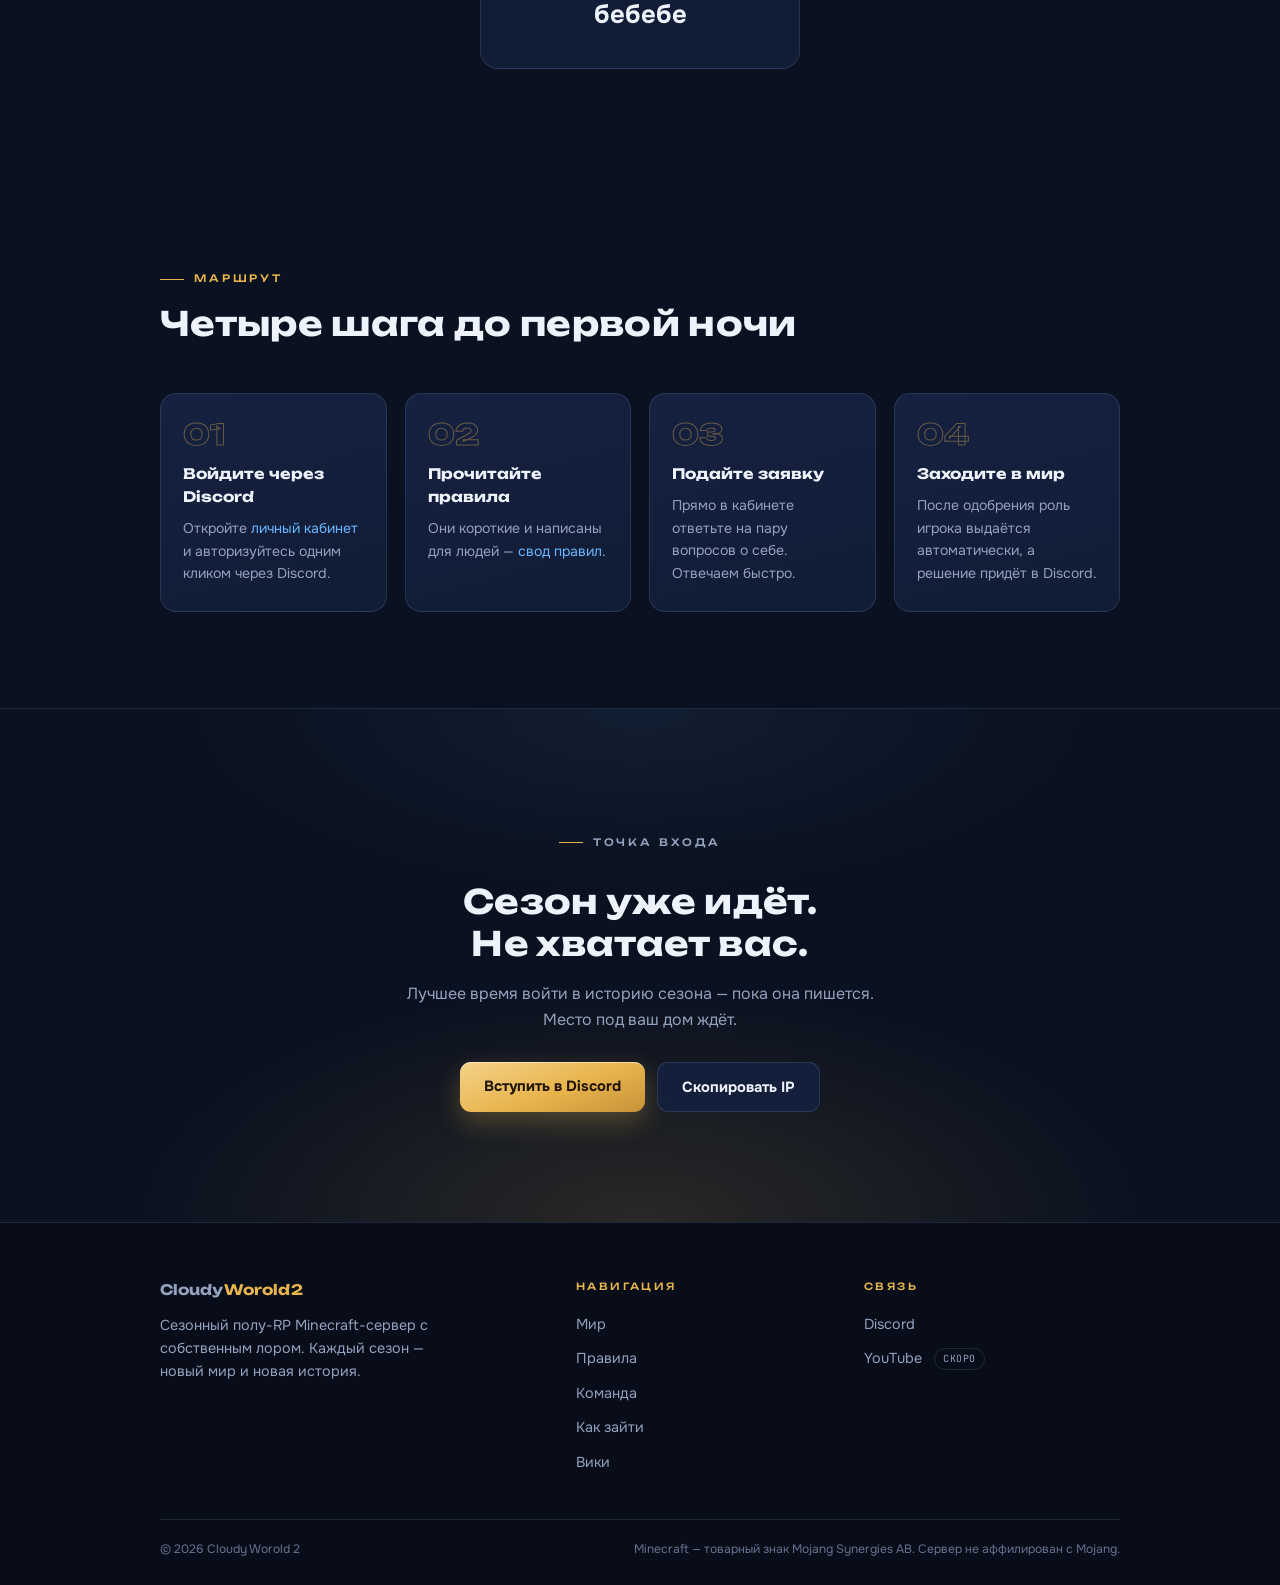
==== commit d0bcbf86: "Add background image to world section" ====
--- a/index.html
+++ b/index.html
@@ -102,6 +102,9 @@
   .tile:hover h3 span{transform:translate(3px,-3px)}
   .tile p{font-size:.82rem;color:var(--sub);margin:0}
 
+  #world{background:linear-gradient(180deg,rgba(8,13,25,.88),rgba(8,13,25,.94)),
+    url('assets/world-bg.jpg') center/cover no-repeat}
+
   .feats{display:grid;grid-template-columns:repeat(3,1fr);gap:18px}
   @media (max-width:960px){.feats{grid-template-columns:1fr 1fr}}
   @media (max-width:620px){.feats{grid-template-columns:1fr}}
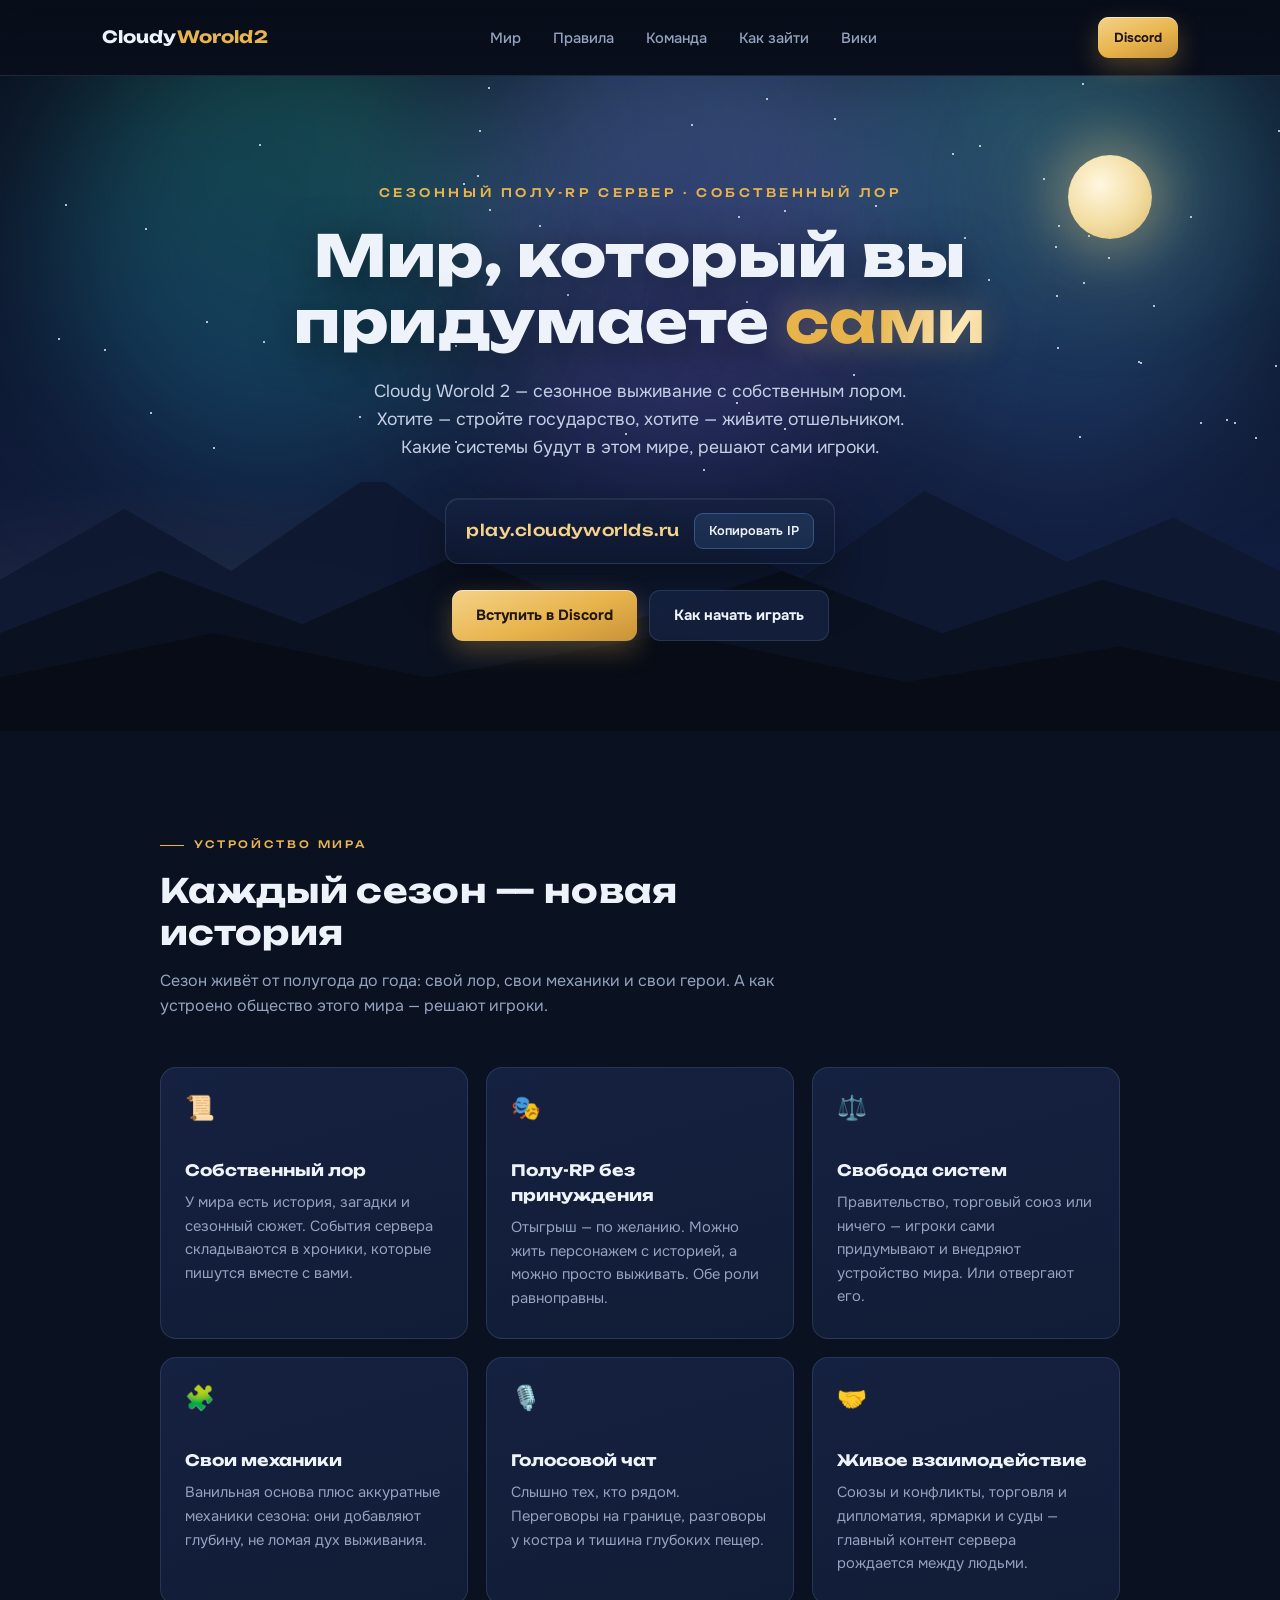
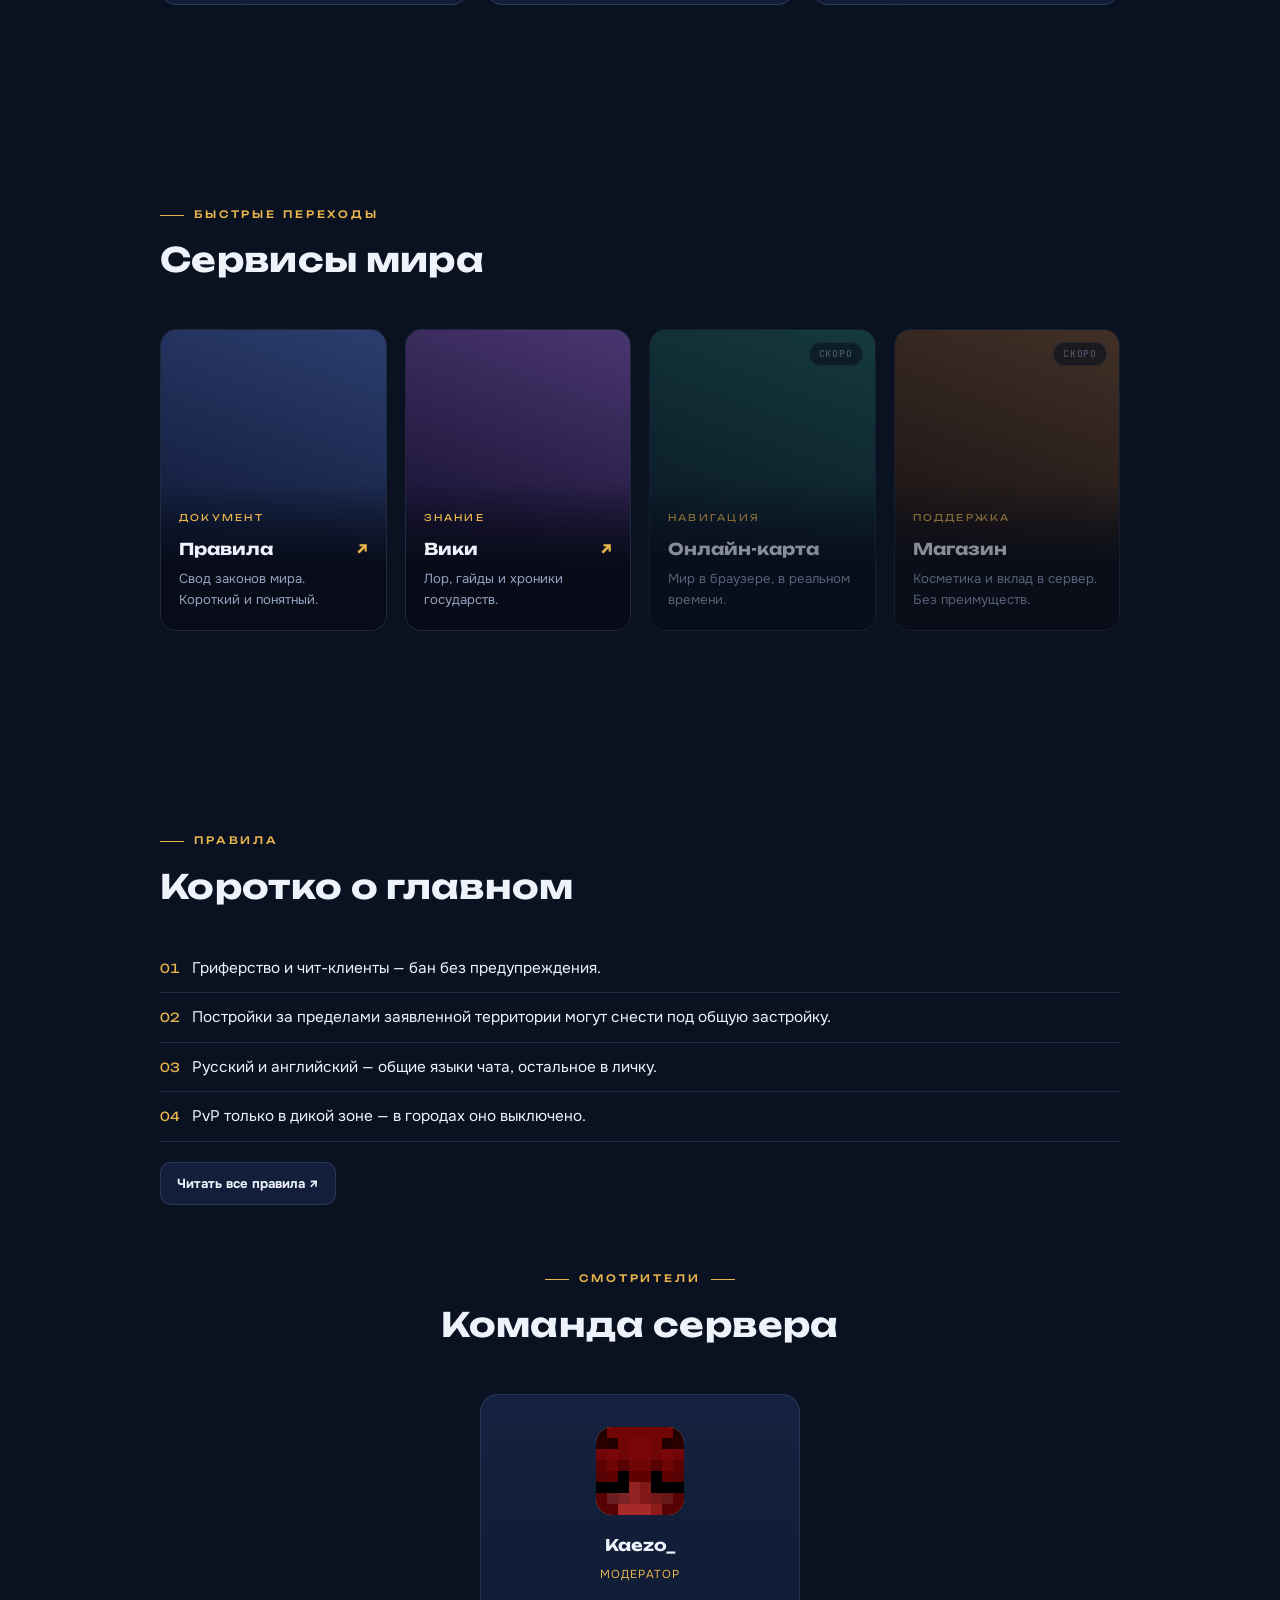
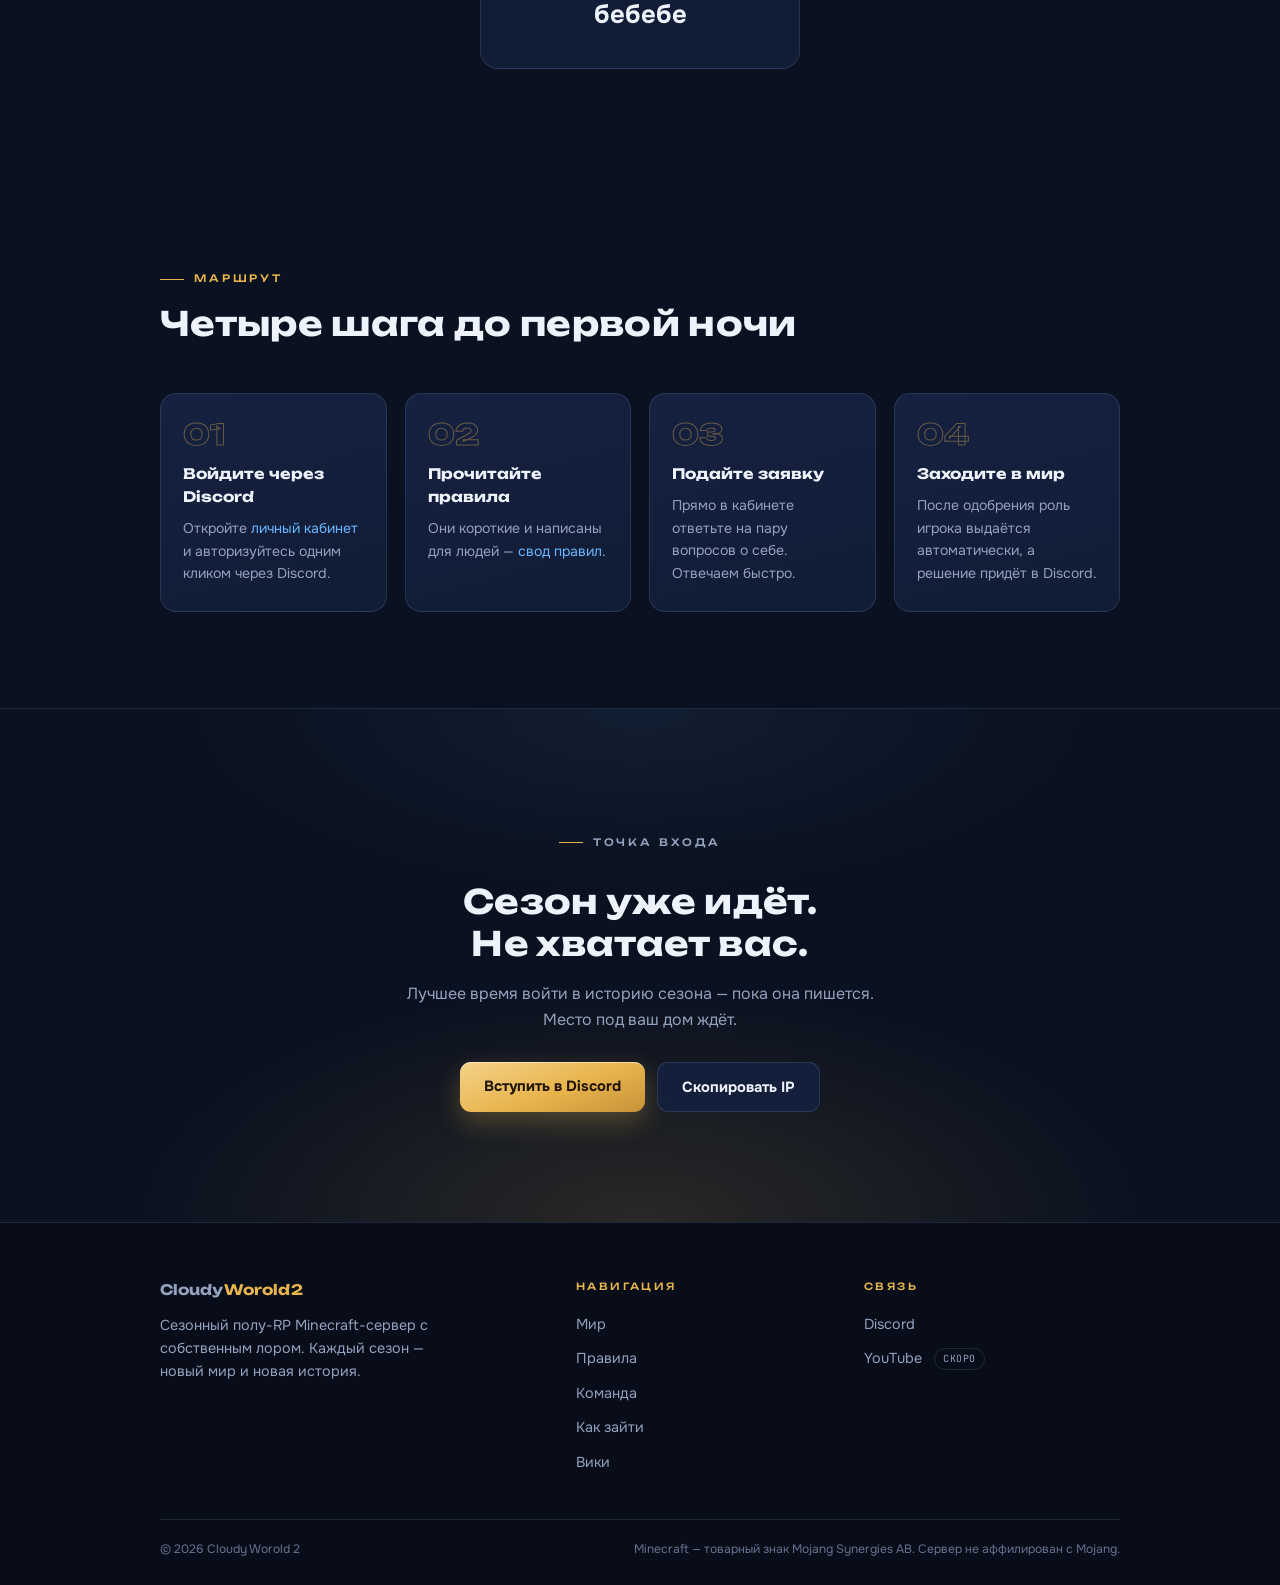
==== commit ce7f08ff: "Revert "Add background image to world section" This reverts commit d0bcbf86ea78d3fe9196c9432ec386560" ====
--- a/index.html
+++ b/index.html
@@ -102,9 +102,6 @@
   .tile:hover h3 span{transform:translate(3px,-3px)}
   .tile p{font-size:.82rem;color:var(--sub);margin:0}
 
-  #world{background:linear-gradient(180deg,rgba(8,13,25,.88),rgba(8,13,25,.94)),
-    url('assets/world-bg.jpg') center/cover no-repeat}
-
   .feats{display:grid;grid-template-columns:repeat(3,1fr);gap:18px}
   @media (max-width:960px){.feats{grid-template-columns:1fr 1fr}}
   @media (max-width:620px){.feats{grid-template-columns:1fr}}
